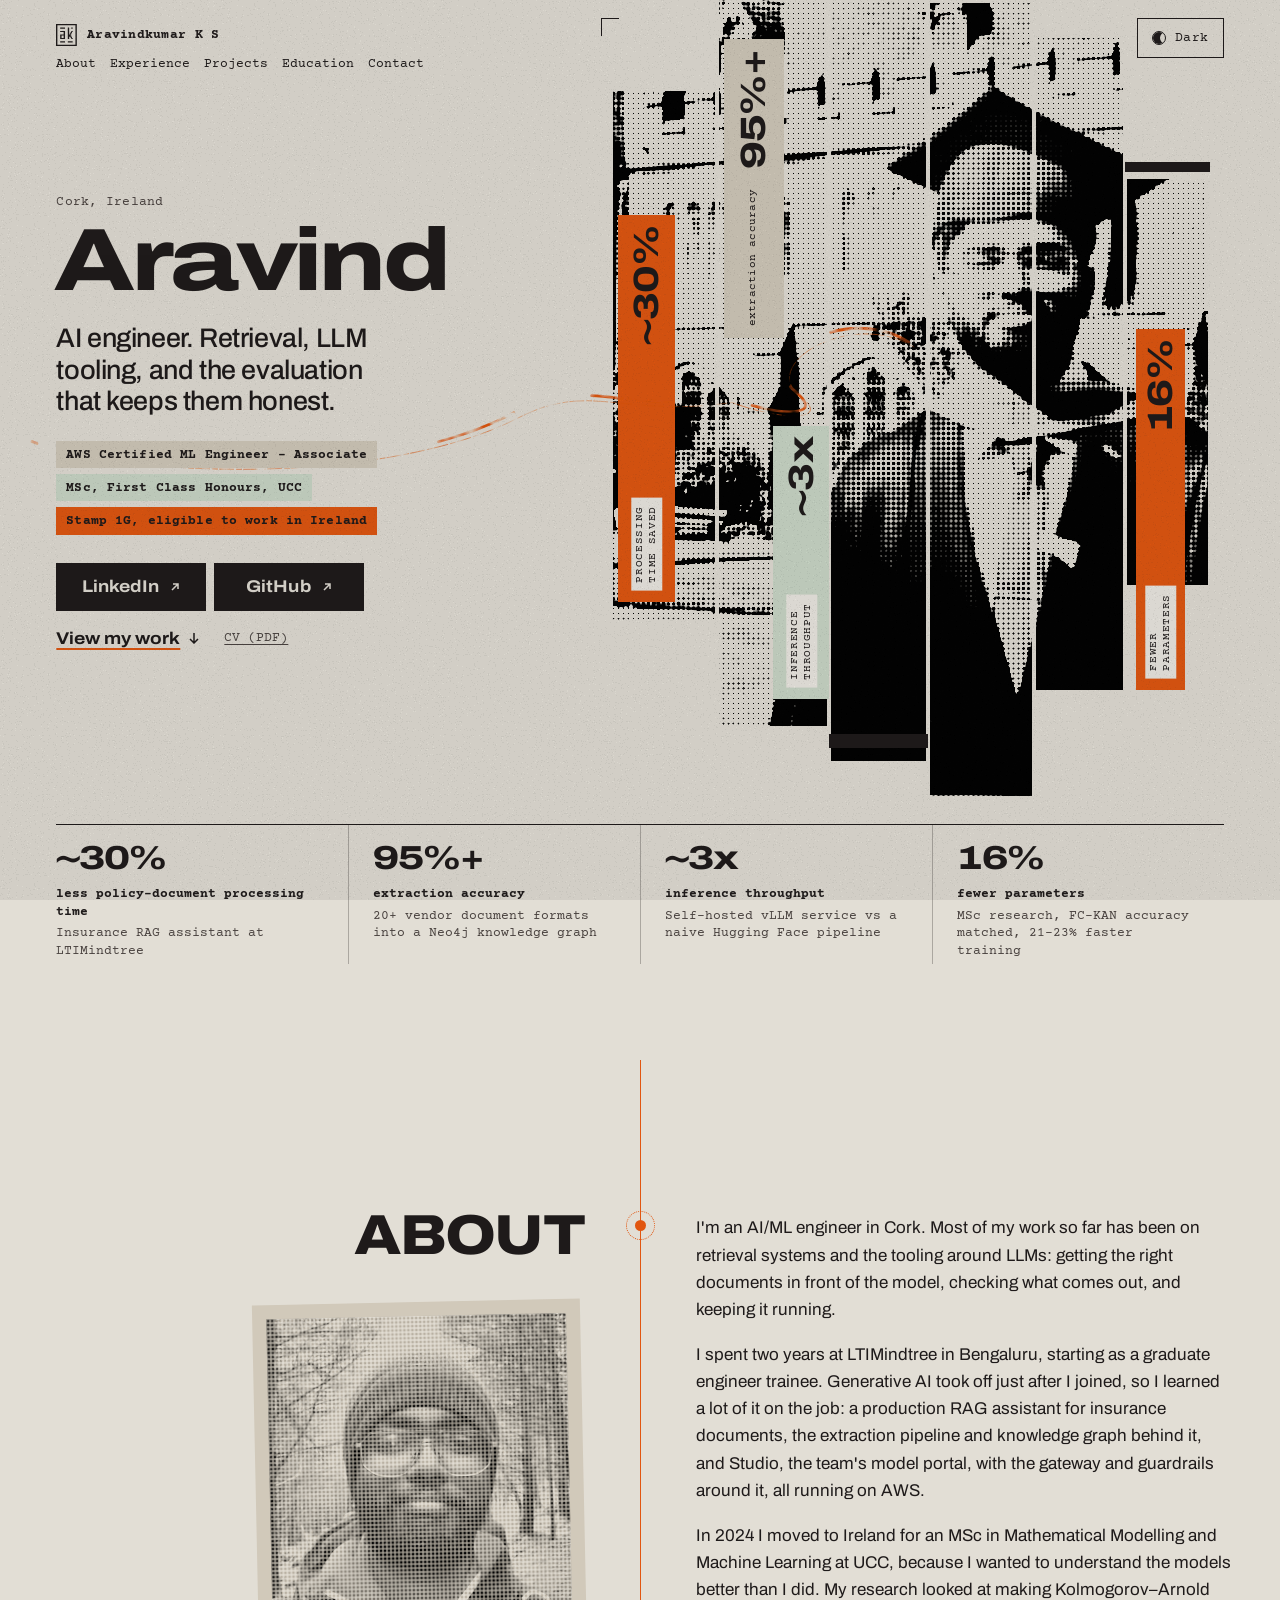
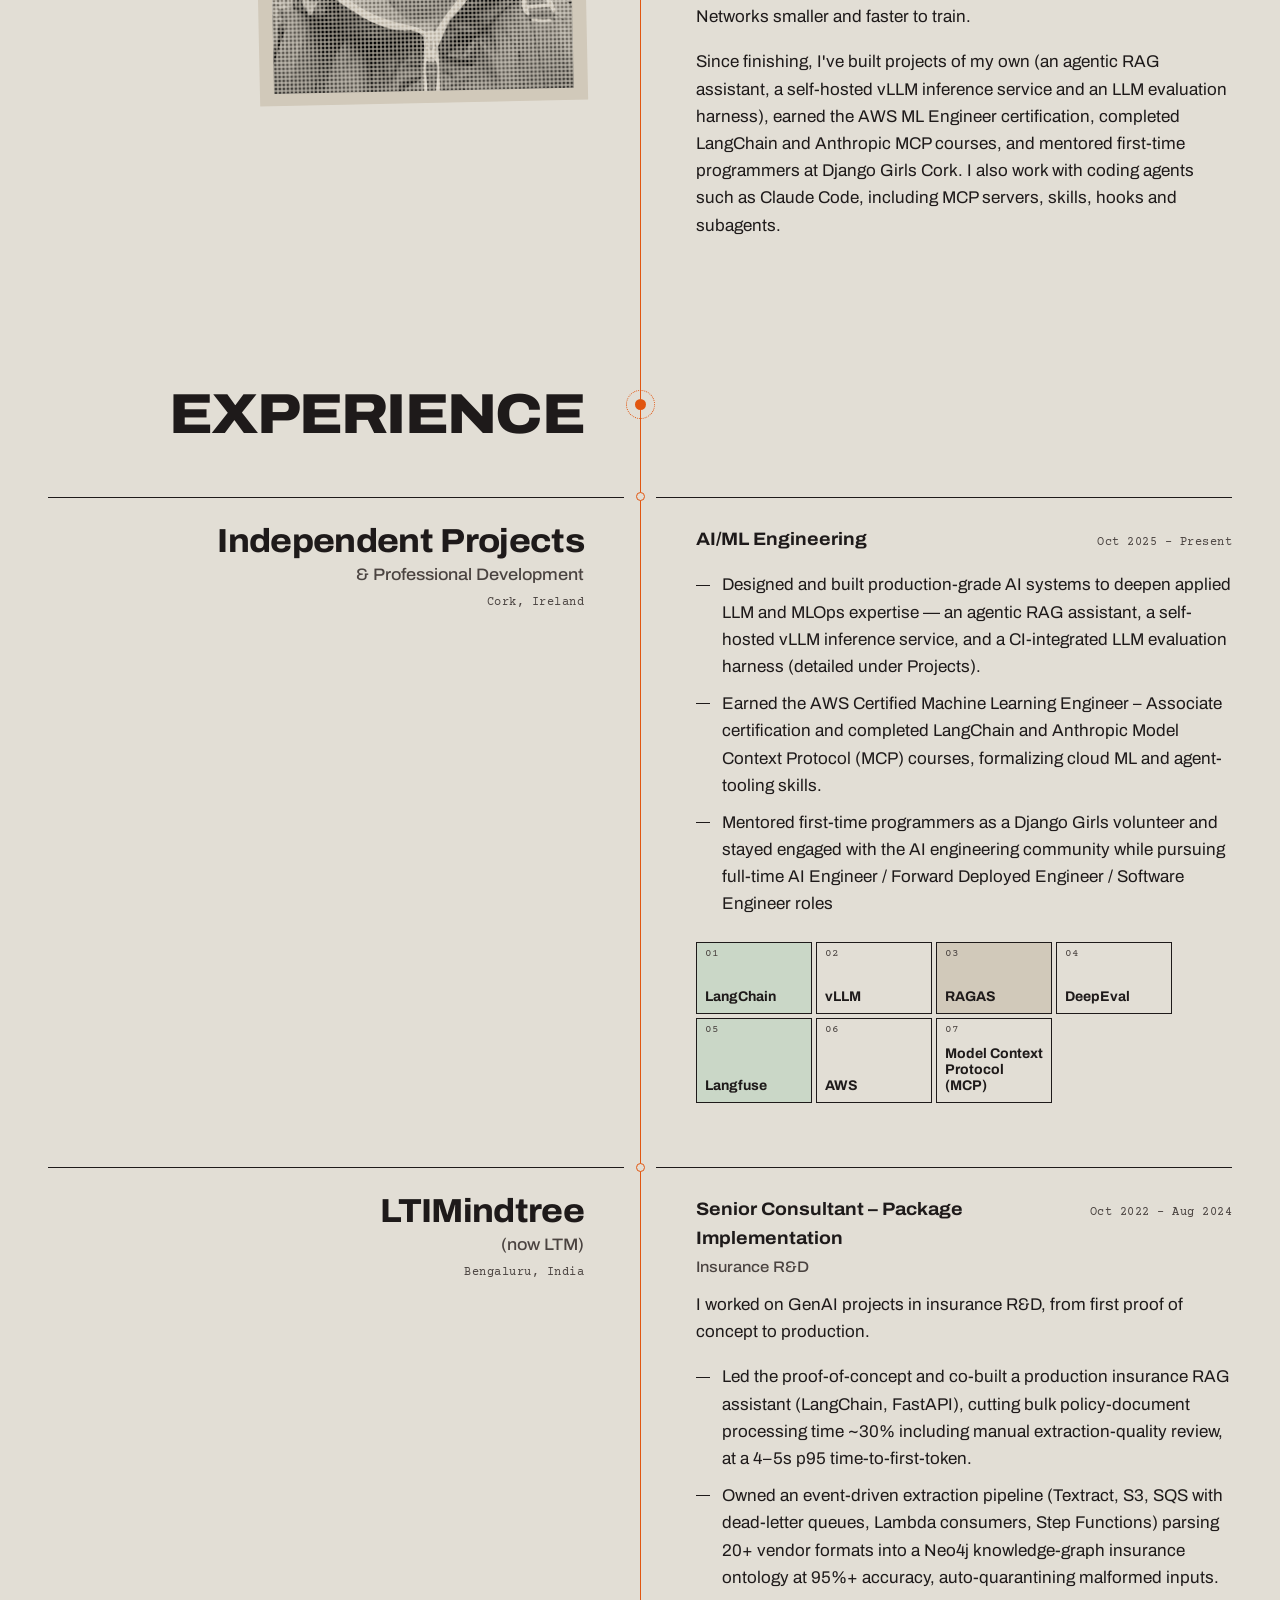
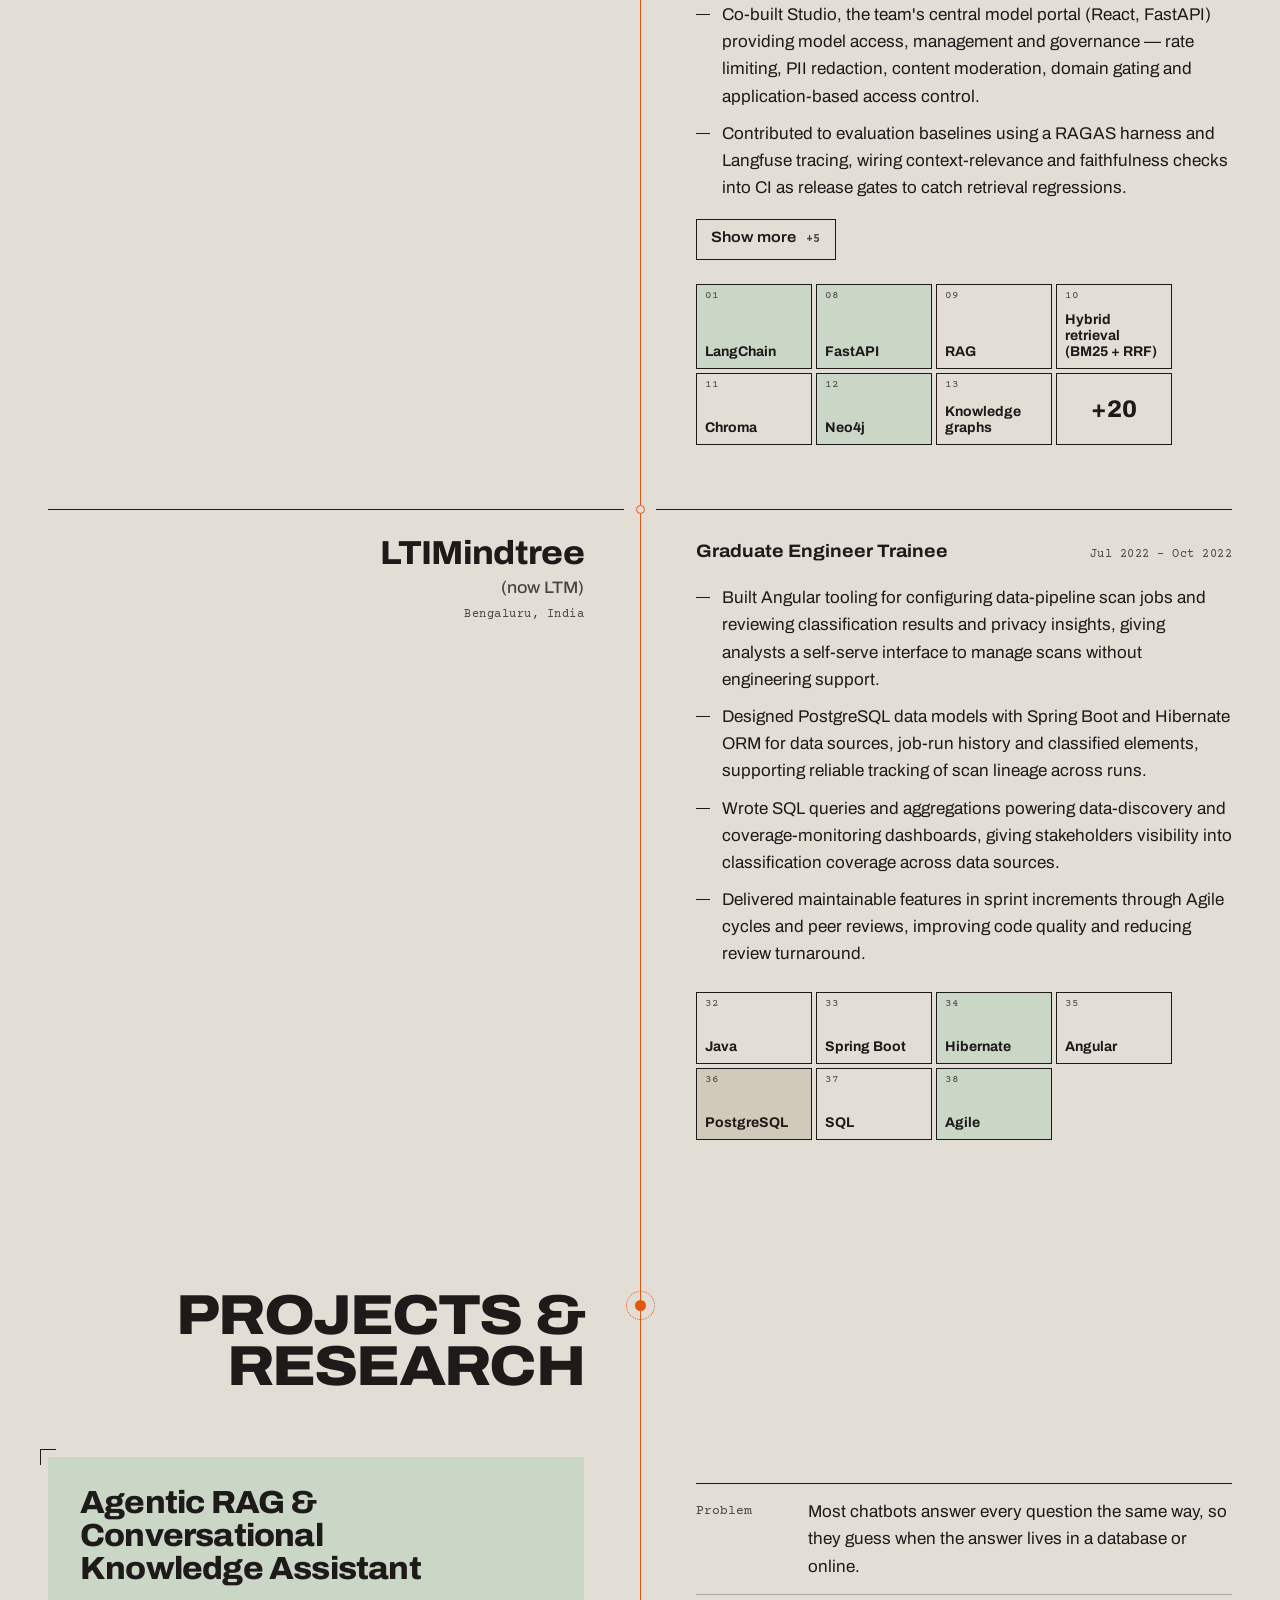
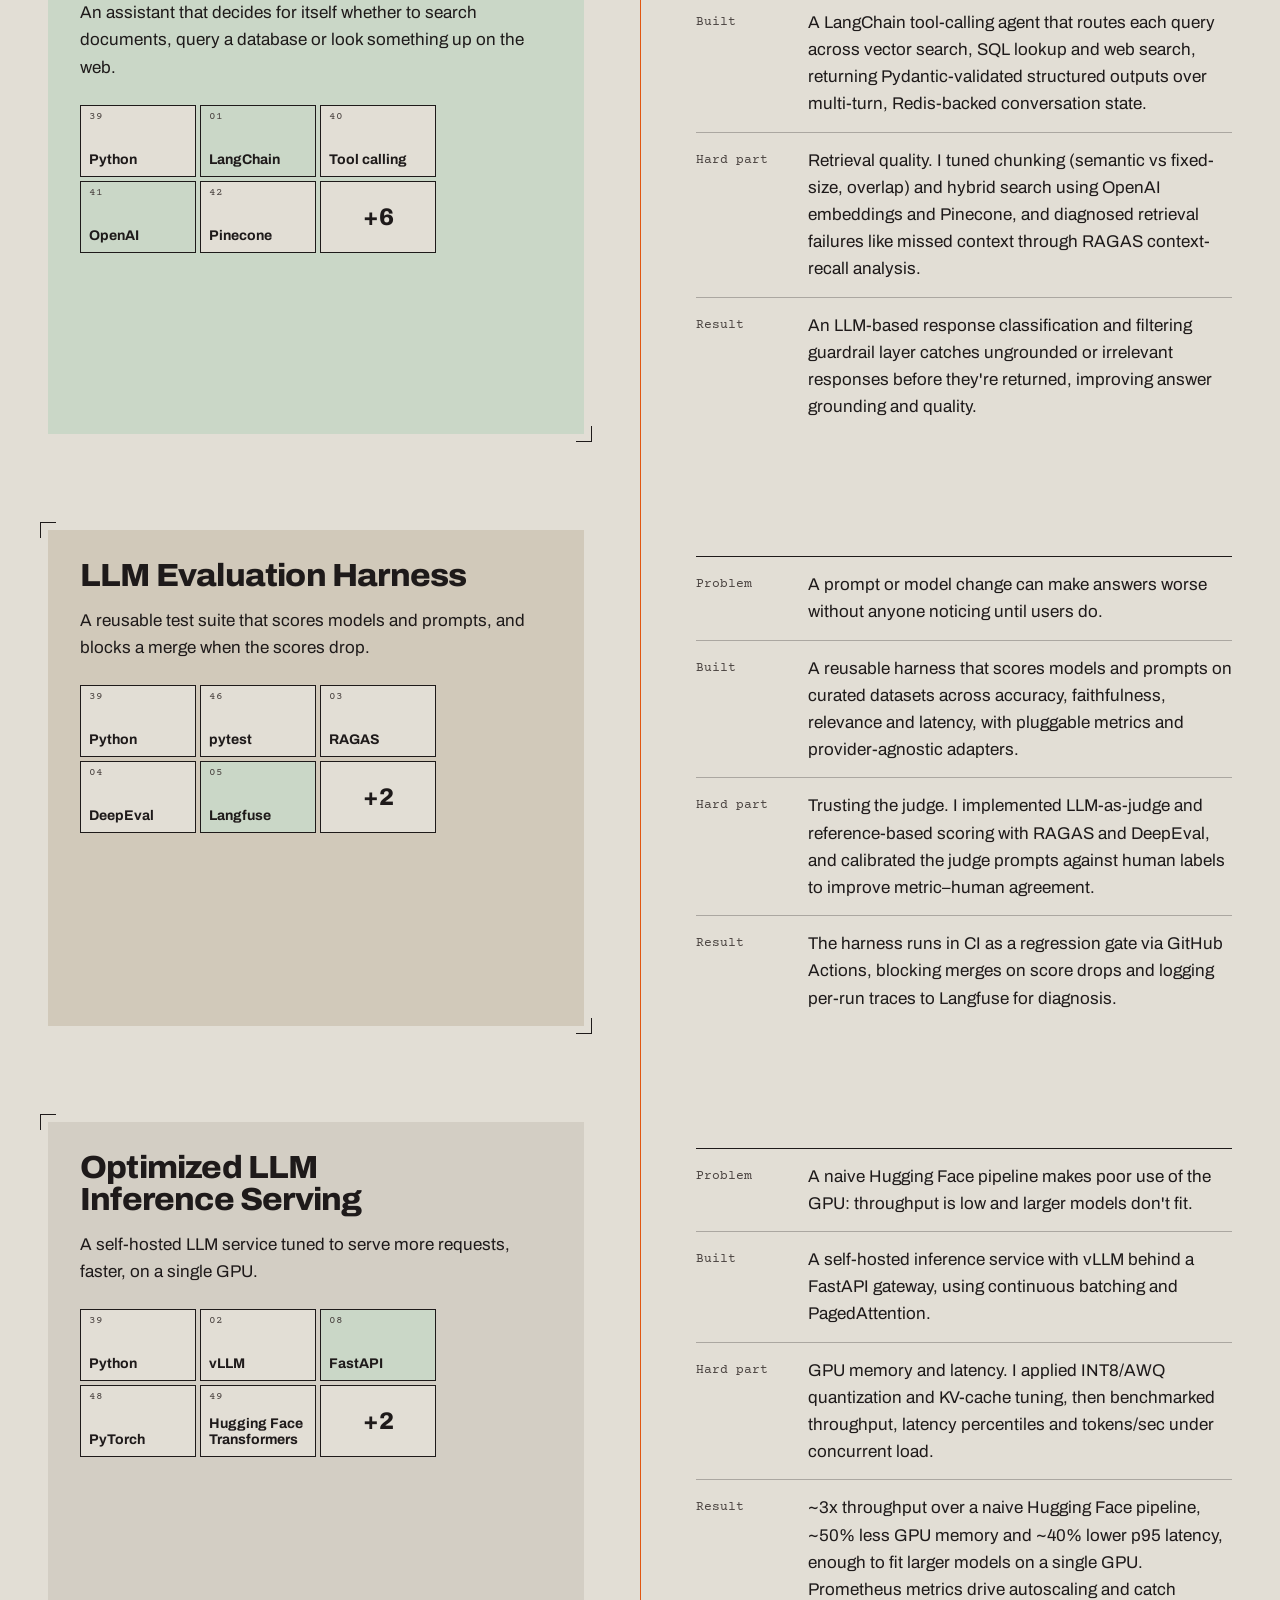
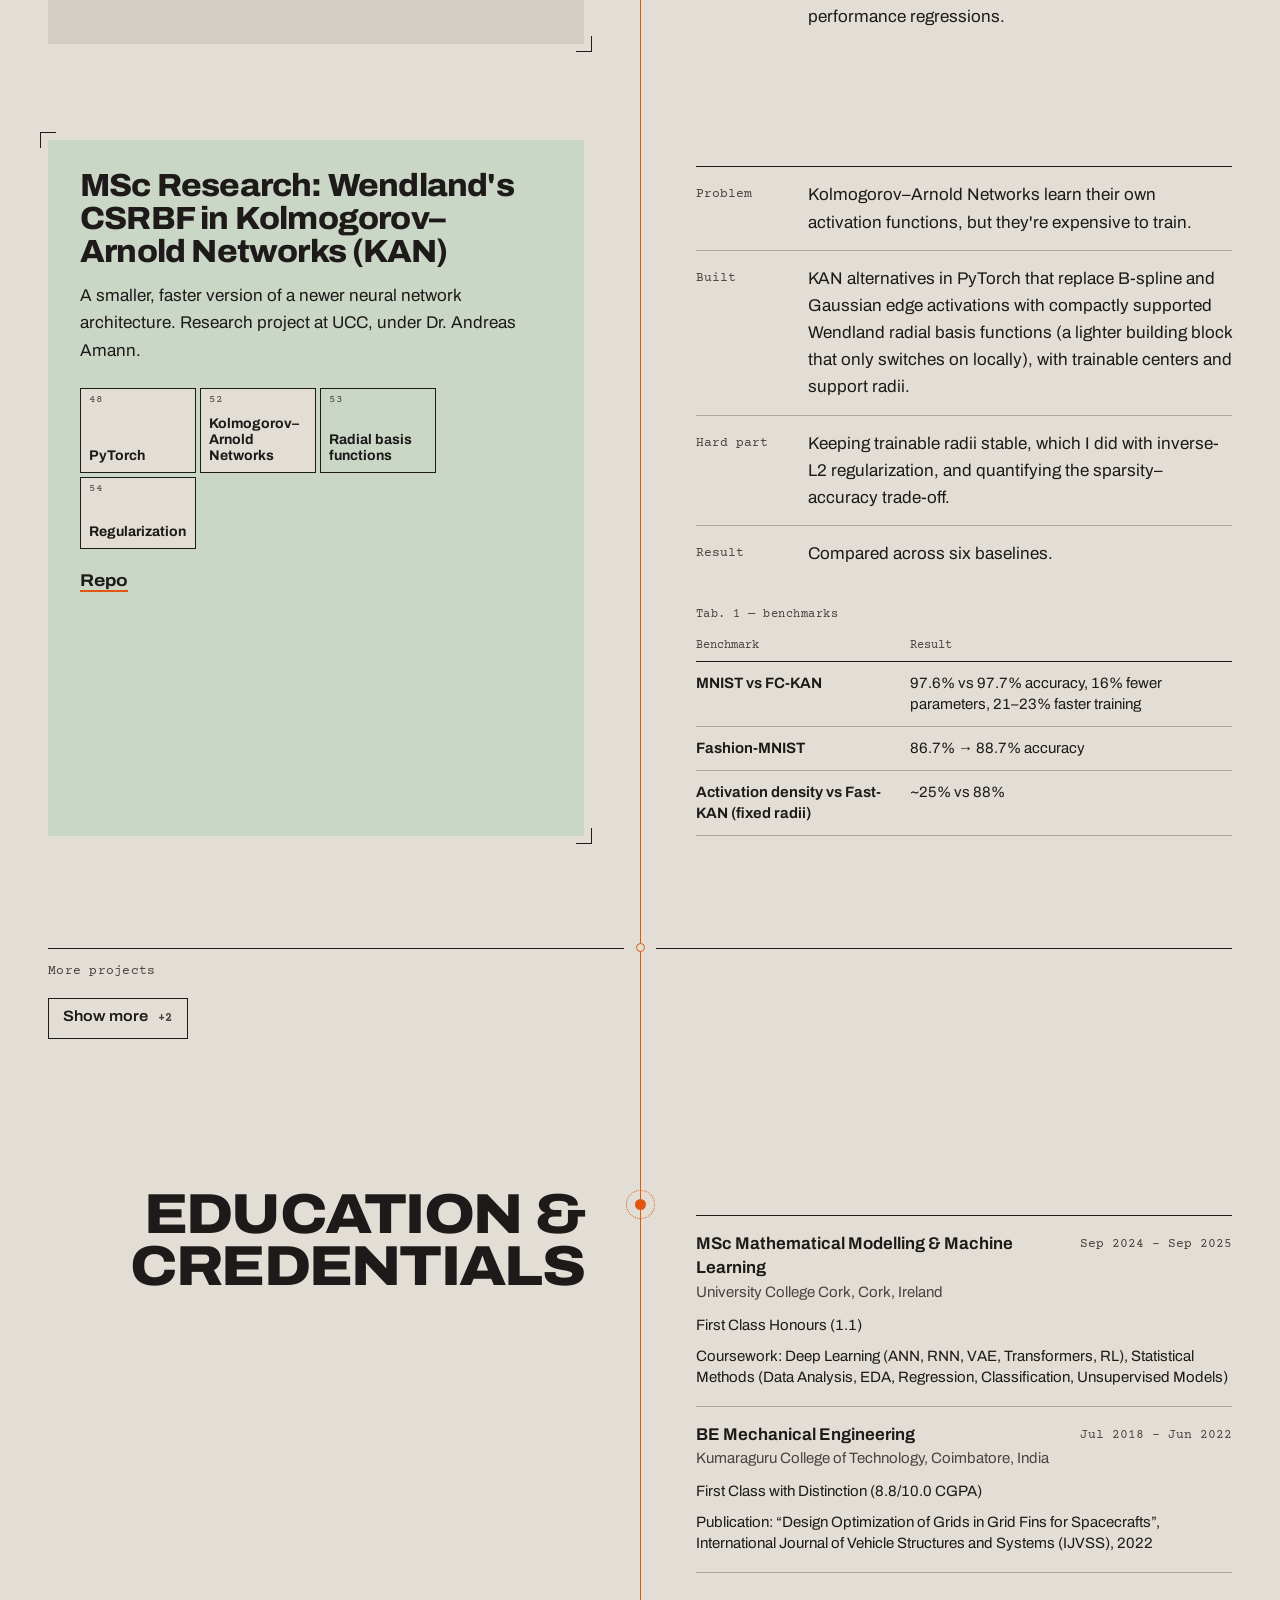
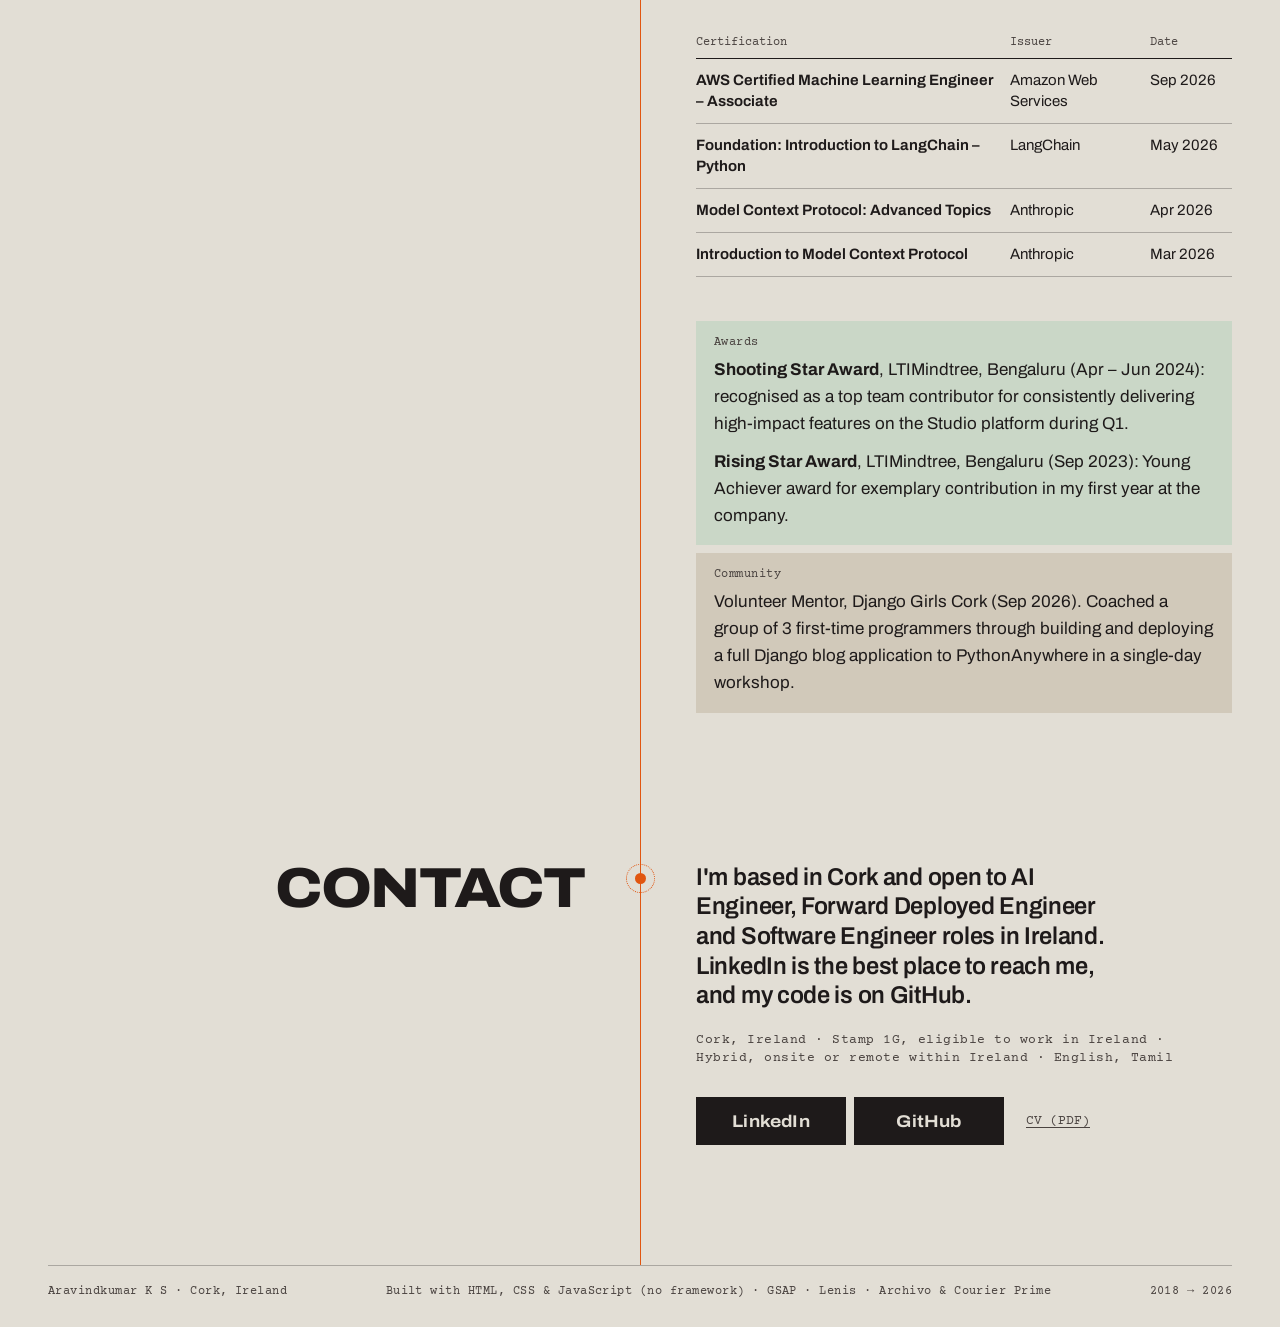
==== index.html @ ed80703c "intial commit" ====
<!doctype html>
<html lang="en-IE">
<head>
<meta charset="utf-8">
<meta name="viewport" content="width=device-width, initial-scale=1">
<title>Aravindkumar K S — AI/ML &amp; Software Engineer, Cork</title>
<meta name="description" content="AI/ML &amp; Software Engineer in Cork. Two years building production RAG and LLM systems on AWS at LTIMindtree, then an MSc in Mathematical Modelling and Machine Learning at UCC.">
<meta name="color-scheme" content="light dark">
<meta name="theme-color" content="#E2DED5">
<link rel="canonical" href="https://portfolio.aravind.click/">
<link rel="icon" href="favicon.ico" sizes="48x48">
<link rel="icon" href="favicon.svg" type="image/svg+xml">
<link rel="apple-touch-icon" href="apple-touch-icon.png">
<meta property="og:type" content="profile">
<meta property="og:site_name" content="Aravindkumar K S">
<meta property="og:locale" content="en_IE">
<meta property="og:url" content="https://portfolio.aravind.click/">
<meta property="og:title" content="Aravindkumar K S — AI/ML &amp; Software Engineer, Cork">
<meta property="og:description" content="AI engineer. Retrieval, LLM tooling, and the evaluation that keeps them honest. Stamp 1G, eligible to work in Ireland.">
<meta property="og:image" content="https://portfolio.aravind.click/images/og.jpg">
<meta property="og:image:width" content="1200">
<meta property="og:image:height" content="630">
<meta property="og:image:alt" content="Aravind's portfolio: a halftone portrait cut into strips beside the headline and links">
<meta property="profile:first_name" content="Aravindkumar">
<meta property="profile:last_name" content="K S">
<meta name="twitter:card" content="summary_large_image">
<script type="application/ld+json">
{
  "@context": "https://schema.org",
  "@type": "ProfilePage",
  "url": "https://portfolio.aravind.click/",
  "dateModified": "2026-11-07",
  "mainEntity": {
    "@type": "Person",
    "@id": "https://portfolio.aravind.click/#person",
    "name": "Aravindkumar K S",
    "alternateName": "Aravind",
    "jobTitle": "AI/ML & Software Engineer",
    "description": "AI/ML and software engineer in Cork, Ireland. Two years building production RAG and LLM systems on AWS at LTIMindtree, then an MSc in Mathematical Modelling and Machine Learning (First Class Honours) at University College Cork.",
    "url": "https://portfolio.aravind.click/",
    "image": "https://portfolio.aravind.click/images/aravind.jpg",
    "address": { "@type": "PostalAddress", "addressLocality": "Cork", "addressCountry": "IE" },
    "alumniOf": [
      { "@type": "CollegeOrUniversity", "name": "University College Cork" },
      { "@type": "CollegeOrUniversity", "name": "Kumaraguru College of Technology" }
    ],
    "hasCredential": {
      "@type": "EducationalOccupationalCredential",
      "name": "AWS Certified Machine Learning Engineer – Associate",
      "credentialCategory": "certification",
      "recognizedBy": { "@type": "Organization", "name": "Amazon Web Services" }
    },
    "knowsAbout": ["Retrieval-augmented generation (RAG)", "LLM evaluation", "LLM inference serving", "Knowledge graphs", "AWS", "LangChain", "vLLM", "RAGAS", "Model Context Protocol (MCP)", "Kolmogorov–Arnold Networks"],
    "knowsLanguage": ["English", "Tamil"],
    "sameAs": ["https://linkedin.com/in/aravindkumar-ks/", "https://github.com/AkorNero"]
  }
}
</script>
<script>
(function () {
  var d = document.documentElement;
  d.classList.add('js');
  var s = null;
  try { s = localStorage.getItem('theme'); } catch (e) {}
  if (s !== 'light' && s !== 'dark') s = matchMedia('(prefers-color-scheme: dark)').matches ? 'dark' : 'light';
  d.setAttribute('data-theme', s);
  // The loader covers the first paint until script.js counts the page in; never longer than 8s.
  d.classList.add('loading');
  setTimeout(function () { d.classList.remove('loading'); }, 8000);
  // Hide the headline until motion.js reveals it; never for longer than 3s.
  if (!matchMedia('(prefers-reduced-motion: reduce)').matches) {
    d.classList.add('motion-pending');
    setTimeout(function () { d.classList.remove('motion-pending'); }, 3000);
  }
})();
</script>
<link rel="preload" href="fonts/archivo-latin.woff2" as="font" type="font/woff2" crossorigin>
<link rel="preload" href="fonts/courier-prime-700-latin.woff2" as="font" type="font/woff2" crossorigin>
<link rel="stylesheet" href="vendor/lenis.css">
<link rel="stylesheet" href="style.css">
</head>
<body>
<a class="skip" href="#top">Skip to content</a>
<div class="grain" aria-hidden="true"></div>
<div class="loader" aria-hidden="true">
<pre class="ld-art"><span class="ld-row">##############################</span>
<span class="ld-row">##                          ##</span>
<span class="ld-row">##                          ##</span>
<span class="ld-row">##    #######    ##   ##    ##</span>
<span class="ld-row">##               ##         ##</span>
<span class="ld-row">##               ##         ##</span>
<span class="ld-row">##    #######    ##   ##    ##</span>
<span class="ld-row">##         ##    ##  ##     ##</span>
<span class="ld-row">##         ##    ## ##      ##</span>
<span class="ld-row">##    #######    ####       ##</span>
<span class="ld-row">##    ##   ##    #####      ##</span>
<span class="ld-row">##    ##   ##    ##  ##     ##</span>
<span class="ld-row">##    #######    ##   ##    ##</span>
<span class="ld-row">##                          ##</span>
<span class="ld-row">##                          ##</span>
<span class="ld-row">##    #######    #######    ##</span>
<span class="ld-row">##                          ##</span>
<span class="ld-row">##                          ##</span>
<span class="ld-row">##############################</span></pre>
  <p class="ld-who">Aravindkumar K S<br>Portfolio · Cork</p>
  <p class="ld-n"><span class="ld-num">0</span>%</p>
  <div class="ld-bar"><span></span></div>
</div>

<svg class="defs" aria-hidden="true" focusable="false" width="0" height="0">
  <filter id="pencil" x="-5%" y="-5%" width="110%" height="110%">
    <feTurbulence type="fractalNoise" baseFrequency="0.9" numOctaves="2" seed="7" result="n"/>
    <feColorMatrix in="n" type="matrix" values="0 0 0 0 0  0 0 0 0 0  0 0 0 0 0  0 0 0 -2.4 1.75" result="m"/>
    <feComposite in="SourceGraphic" in2="m" operator="in"/>
  </filter>
</svg>

<header class="masthead">
  <a class="mark" href="#top"><svg class="mono-mark" viewBox="0 0 90 95" aria-hidden="true" focusable="false"><path d="M0 0h90v5h-90zM0 5h6v5h-6zM84 5h6v5h-6zM0 10h6v5h-6zM84 10h6v5h-6zM0 15h6v5h-6zM18 15h21v5h-21zM51 15h6v5h-6zM66 15h6v5h-6zM84 15h6v5h-6zM0 20h6v5h-6zM51 20h6v5h-6zM84 20h6v5h-6zM0 25h6v5h-6zM51 25h6v5h-6zM84 25h6v5h-6zM0 30h6v5h-6zM18 30h21v5h-21zM51 30h6v5h-6zM66 30h6v5h-6zM84 30h6v5h-6zM0 35h6v5h-6zM33 35h6v5h-6zM51 35h6v5h-6zM63 35h6v5h-6zM84 35h6v5h-6zM0 40h6v5h-6zM33 40h6v5h-6zM51 40h6v5h-6zM60 40h6v5h-6zM84 40h6v5h-6zM0 45h6v5h-6zM18 45h21v5h-21zM51 45h12v5h-12zM84 45h6v5h-6zM0 50h6v5h-6zM18 50h6v5h-6zM33 50h6v5h-6zM51 50h15v5h-15zM84 50h6v5h-6zM0 55h6v5h-6zM18 55h6v5h-6zM33 55h6v5h-6zM51 55h6v5h-6zM63 55h6v5h-6zM84 55h6v5h-6zM0 60h6v5h-6zM18 60h21v5h-21zM51 60h6v5h-6zM66 60h6v5h-6zM84 60h6v5h-6zM0 65h6v5h-6zM84 65h6v5h-6zM0 70h6v5h-6zM84 70h6v5h-6zM0 75h6v5h-6zM18 75h21v5h-21zM51 75h21v5h-21zM84 75h6v5h-6zM0 80h6v5h-6zM84 80h6v5h-6zM0 85h6v5h-6zM84 85h6v5h-6zM0 90h90v5h-90z"/></svg><span>Aravindkumar K S</span></a>
  <nav aria-label="Sections">
    <a href="#about">About</a>
    <a href="#experience">Experience</a>
    <a href="#projects">Projects</a>
    <a href="#education">Education</a>
    <a href="#contact">Contact</a>
  </nav>
</header>
<button class="theme-toggle" type="button" aria-pressed="false" aria-label="Dark mode"><span class="tt-icon" aria-hidden="true"></span><span class="tt-text" aria-hidden="true">Dark</span></button>

<main id="top">

<section class="sp-hero" aria-labelledby="hero-name">

  <!-- Pl. I — portrait cut into vertical specimen strips. Every .cut is a clipped copy of the same photo. -->
  <div class="sp-plate" id="plate">
    <div class="sp-cut" style="--x:5%;  --w:15%; --t:20%; --b:20%; --dy:0%;  --rise:-14%"><div class="sp-ht"><picture><source type="image/avif" srcset="images/aravind-600.avif 600w, images/aravind-1200.avif 1200w" sizes="(max-width: 820px) 74vw, min(55vw, 1060px)"><source type="image/webp" srcset="images/aravind-600.webp 600w, images/aravind-1200.webp 1200w" sizes="(max-width: 820px) 74vw, min(55vw, 1060px)"><img fetchpriority="high" src="images/aravind.jpg" alt="" onload="this.closest('.sp-plate').classList.add('has-photo')" onerror="this.closest('.sp-plate').classList.add('no-photo')"></picture></div></div>
    <div class="sp-cut" style="--x:20%; --w:16%; --t:6%;  --b:8%;  --dy:0%; --rise:10%"><div class="sp-ht"><picture><source type="image/avif" srcset="images/aravind-600.avif 600w, images/aravind-1200.avif 1200w" sizes="(max-width: 820px) 74vw, min(55vw, 1060px)"><source type="image/webp" srcset="images/aravind-600.webp 600w, images/aravind-1200.webp 1200w" sizes="(max-width: 820px) 74vw, min(55vw, 1060px)"><img src="images/aravind.jpg" alt=""></picture></div></div>
    <div class="sp-cut" style="--x:36%; --w:14%; --t:0%;  --b:4%;  --dy:0%;    --rise:-20%"><div class="sp-ht"><picture><source type="image/avif" srcset="images/aravind-600.avif 600w, images/aravind-1200.avif 1200w" sizes="(max-width: 820px) 74vw, min(55vw, 1060px)"><source type="image/webp" srcset="images/aravind-600.webp 600w, images/aravind-1200.webp 1200w" sizes="(max-width: 820px) 74vw, min(55vw, 1060px)"><img src="images/aravind.jpg" alt="Portrait of Aravindkumar K S"></picture></div></div>
    <div class="sp-cut" style="--x:50%; --w:15%; --t:10%; --b:0%;  --dy:0%; --rise:16%"><div class="sp-ht"><picture><source type="image/avif" srcset="images/aravind-600.avif 600w, images/aravind-1200.avif 1200w" sizes="(max-width: 820px) 74vw, min(55vw, 1060px)"><source type="image/webp" srcset="images/aravind-600.webp 600w, images/aravind-1200.webp 1200w" sizes="(max-width: 820px) 74vw, min(55vw, 1060px)"><img src="images/aravind.jpg" alt=""></picture></div></div>
    <div class="sp-cut" style="--x:65%; --w:13%; --t:14%; --b:12%; --dy:0%;    --rise:-12%"><div class="sp-ht"><picture><source type="image/avif" srcset="images/aravind-600.avif 600w, images/aravind-1200.avif 1200w" sizes="(max-width: 820px) 74vw, min(55vw, 1060px)"><source type="image/webp" srcset="images/aravind-600.webp 600w, images/aravind-1200.webp 1200w" sizes="(max-width: 820px) 74vw, min(55vw, 1060px)"><img src="images/aravind.jpg" alt=""></picture></div></div>
    <div class="sp-cut" style="--x:78%; --w:12%; --t:30%; --b:24%; --dy:0%;    --rise:22%"><div class="sp-ht"><picture><source type="image/avif" srcset="images/aravind-600.avif 600w, images/aravind-1200.avif 1200w" sizes="(max-width: 820px) 74vw, min(55vw, 1060px)"><source type="image/webp" srcset="images/aravind-600.webp 600w, images/aravind-1200.webp 1200w" sizes="(max-width: 820px) 74vw, min(55vw, 1060px)"><img src="images/aravind.jpg" alt=""></picture></div></div>

    <!-- interleaved paper strips with readouts (numbers from the copy only) -->
    <div aria-hidden="true" class="sp-strip accent" style="--x:6%; --w:8%; --t:34%; --h:44%; --rise:30%">
      <span class="sp-read">~30%</span>
      <span class="sp-tag">processing<br>time saved</span>
    </div>
    <div aria-hidden="true" class="sp-strip kraft" style="--x:21%; --w:8.5%; --t:14%; --h:34%; --rise:-30%">
      <span class="sp-read">95%+</span>
      <span class="sp-tag bare">extraction accuracy</span>
    </div>
    <div aria-hidden="true" class="sp-strip accent" style="--x:79.5%; --w:7%; --t:47%; --h:41%; --rise:26%">
      <span class="sp-read">16%</span>
      <span class="sp-tag">fewer<br>parameters</span>
    </div>
    <div aria-hidden="true" class="sp-strip mint" style="--x:28%; --w:8%; --t:58%; --h:31%; --rise:40%">
      <span class="sp-read">~3x</span>
      <span class="sp-tag">inference<br>throughput</span>
    </div>
    <div aria-hidden="true" class="sp-strip ink"  style="--x:36%; --w:14%; --t:93%; --h:1.6%; --rise:0%"></div>
    <div aria-hidden="true" class="sp-strip ink"  style="--x:78%; --w:12%; --t:28%; --h:1.2%; --rise:0%"></div>
    <div aria-hidden="true" class="sp-strip paper" style="--x:72%; --w:6%; --t:4%; --h:5%; --rise:-40%"></div>

    <span class="sp-crop tl" aria-hidden="true"></span>
  </div>

  <svg class="sp-pencil" viewBox="0 0 100 100" preserveAspectRatio="none" aria-hidden="true" focusable="false">
    <g filter="url(#pencil)">
      <path class="sp-pencil-main" pathLength="1" d="M71 43 C 66 38, 59 45, 62 49 C 65 53, 60 52, 57 50 C 48 52, 46 47, 40 52 C 33 58, 20 60, 9 57.5 C 6 57, 4 56.5, 2.5 55.5"/>
      <path class="sp-pencil-ghost" d="M71.4 43.6 C 66.4 38.8, 59.4 45.8, 62.4 49.6 C 65.4 53.4, 60.4 52.6, 57.2 50.6 C 48.4 52.6, 46.2 47.8, 40.4 52.6 C 33.4 58.4, 20.2 60.4, 9.4 58"/>
    </g>
  </svg>

  <div class="sp-copy">
    <p class="sp-where">Cork, Ireland</p>
    <!-- the page heading is the full name; "Aravind" is what shows -->
    <h1 class="sp-name" id="hero-name" aria-label="Aravindkumar K S">Aravind<span class="vh">kumar K S</span></h1>
    <p class="sp-lede" id="hero-title">AI engineer. Retrieval, LLM tooling, and the evaluation that keeps them honest.</p>
    <ul class="sp-badges" aria-label="Credentials">
      <li class="b-kraft">AWS Certified ML Engineer – Associate</li>
      <li class="b-mint">MSc, First Class Honours, UCC</li>
      <li class="b-rights">Stamp 1G, eligible to work in Ireland</li>
    </ul>
    <div class="sp-links">
      <div class="cta">
        <a class="btn btn--li" href="https://linkedin.com/in/aravindkumar-ks/" target="_blank" rel="noopener">LinkedIn<svg viewBox="0 0 12 12" aria-hidden="true"><path d="M3 9 9 3M4 3h5v5"/></svg></a>
        <a class="btn btn--gh" href="https://github.com/AkorNero" target="_blank" rel="noopener">GitHub<svg viewBox="0 0 12 12" aria-hidden="true"><path d="M3 9 9 3M4 3h5v5"/></svg></a>
      </div>
      <a class="view" href="#projects">View my work<svg viewBox="0 0 12 12" aria-hidden="true"><path d="M6 1v10M2 7l4 4 4-4"/></svg></a>
      <a class="cv" href="aravindkumar-ks-cv.pdf">CV (PDF)</a>
    </div>
  </div>

</section>

<section class="sp-numbers" aria-label="A few numbers from the work">
  <dl>
    <div><dt>~30%</dt><dd>less policy-document processing time<span>Insurance RAG assistant at LTIMindtree</span></dd></div>
    <div><dt>95%+</dt><dd>extraction accuracy<span>20+ vendor document formats into a Neo4j knowledge graph</span></dd></div>
    <div><dt>~3x</dt><dd>inference throughput<span>Self-hosted vLLM service vs a naive Hugging Face pipeline</span></dd></div>
    <div><dt>16%</dt><dd>fewer parameters<span>MSc research, FC-KAN accuracy matched, 21–23% faster training</span></dd></div>
  </dl>
</section>

<div class="page axis">
  <div class="spine" aria-hidden="true"></div>

    <section id="about" class="sec" aria-labelledby="about-h">
      <span class="node" aria-hidden="true"></span>
      <div class="side">
        <h2 id="about-h">About</h2>
        <figure class="print">
          <div class="photo">
            <picture><source type="image/avif" srcset="images/aravind-casual-600.avif 600w, images/aravind-casual-900.avif 900w" sizes="300px"><source type="image/webp" srcset="images/aravind-casual-600.webp 600w, images/aravind-casual-900.webp 900w" sizes="300px"><img src="images/aravind-casual.jpg" alt="Portrait of Aravindkumar K S" loading="lazy" onerror="this.closest('.photo').classList.add('missing');this.remove()"></picture>
          </div>
        </figure>
      </div>
      <div class="body prose">
        <p>I'm an AI/ML engineer in Cork. Most of my work so far has been on retrieval systems and the tooling around LLMs: getting the right documents in front of the model, checking what comes out, and keeping it running.</p>
        <p>I spent two years at LTIMindtree in Bengaluru, starting as a graduate engineer trainee. Generative AI took off just after I joined, so I learned a lot of it on the job: a production RAG assistant for insurance documents, the extraction pipeline and knowledge graph behind it, and Studio, the team's model portal, with the gateway and guardrails around it, all running on AWS.</p>
        <p>In 2024 I moved to Ireland for an MSc in Mathematical Modelling and Machine Learning at UCC, because I wanted to understand the models better than I did. My research looked at making Kolmogorov–Arnold Networks smaller and faster to train.</p>
        <p>Since finishing, I've built projects of my own (an agentic RAG assistant, a self-hosted vLLM inference service and an LLM evaluation harness), earned the AWS ML Engineer certification, completed LangChain and Anthropic MCP courses, and mentored first-time programmers at Django Girls Cork. I also work with coding agents such as Claude Code, including MCP servers, skills, hooks and subagents.</p>
      </div>
    </section>

    <section id="experience" class="sec exp" aria-labelledby="exp-h">
      <span class="node" aria-hidden="true"></span>
      <div class="side"><h2 id="exp-h">Experience</h2></div>
      <div class="body"></div>

      <article class="role split">
        <span class="rnode" aria-hidden="true"></span>
        <div class="side">
          <h3 class="co">Independent Projects <span>&amp; Professional Development</span></h3>
          <p class="mono tag">Cork, Ireland</p>
        </div>
        <div class="body">
          <p class="role-h"><span class="r">AI/ML Engineering</span> <span class="mono d">Oct 2025 – Present</span></p>
          <ul class="bul">
            <li>Designed and built production-grade AI systems to deepen applied LLM and MLOps expertise — an agentic RAG assistant, a self-hosted vLLM inference service, and a CI-integrated LLM evaluation harness (detailed under Projects).</li>
            <li>Earned the AWS Certified Machine Learning Engineer – Associate certification and completed LangChain and Anthropic Model Context Protocol (MCP) courses, formalizing cloud ML and agent-tooling skills.</li>
            <li>Mentored first-time programmers as a Django Girls volunteer and stayed engaged with the AI engineering community while pursuing full-time AI Engineer / Forward Deployed Engineer / Software Engineer roles</li>
          </ul>
          <ul class="tiles" aria-label="Tools"><li class="tile m"><span class="z" aria-hidden="true">01</span><span class="n">LangChain</span></li><li class="tile"><span class="z" aria-hidden="true">02</span><span class="n">vLLM</span></li><li class="tile k"><span class="z" aria-hidden="true">03</span><span class="n">RAGAS</span></li><li class="tile"><span class="z" aria-hidden="true">04</span><span class="n">DeepEval</span></li><li class="tile m"><span class="z" aria-hidden="true">05</span><span class="n">Langfuse</span></li><li class="tile"><span class="z" aria-hidden="true">06</span><span class="n">AWS</span></li><li class="tile"><span class="z" aria-hidden="true">07</span><span class="n">Model Context Protocol (MCP)</span></li></ul>
        </div>
      </article>

      <article class="role split">
        <span class="rnode" aria-hidden="true"></span>
        <div class="side">
          <h3 class="co">LTIMindtree <span>(now LTM)</span></h3>
          <p class="mono tag">Bengaluru, India</p>
        </div>
        <div class="body">
          <p class="role-h"><span class="r">Senior Consultant – Package Implementation<span class="r2">Insurance R&amp;D</span></span> <span class="mono d">Oct 2022 – Aug 2024</span></p>
          <p>I worked on GenAI projects in insurance R&amp;D, from first proof of concept to production.</p>
          <ul class="bul">
            <li>Led the proof-of-concept and co-built a production insurance RAG assistant (LangChain, FastAPI), cutting bulk policy-document processing time ~30% including manual extraction-quality review, at a 4–5s p95 time-to-first-token.</li>
            <li>Owned an event-driven extraction pipeline (Textract, S3, SQS with dead-letter queues, Lambda consumers, Step Functions) parsing 20+ vendor formats into a Neo4j knowledge-graph insurance ontology at 95%+ accuracy, auto-quarantining malformed inputs.</li>
            <li>Co-built Studio, the team's central model portal (React, FastAPI) providing model access, management and governance — rate limiting, PII redaction, content moderation, domain gating and application-based access control.</li>
            <li>Contributed to evaluation baselines using a RAGAS harness and Langfuse tracing, wiring context-relevance and faithfulness checks into CI as release gates to catch retrieval regressions.</li>
          </ul>
          <button class="more-btn" type="button" aria-expanded="false" aria-controls="more-1"><span class="lbl">Show more</span> <span class="mono">+5</span></button>
          <ul class="bul more" id="more-1">
            <li>Built ingestion, chunking and embedding pipelines feeding Chroma-based hybrid retrieval (dense vectors + BM25 via Reciprocal Rank Fusion), sustaining bulk re-index throughput through SQS-buffered Lambda workers, with versions tracked in MLflow.</li>
            <li>Independently built a VS Code extension on Studio bringing LLM chat, code generation, review and editing, model switching and history into the IDE for the engineering team.</li>
            <li>Contributed to the LLM inference gateway behind Studio (FastAPI edge, internal gRPC/protobuf), adding a Redis semantic cache that cut redundant LLM calls ~5% and helping enforce GDPR-compliant PII handling.</li>
            <li>Contributed to migrating infrastructure-as-code from CloudFormation to Terraform, building reusable ECS/ECR/Lambda/S3 modules with least-privilege IAM and encryption, and cutting AWS spend ~10% through ECS right-sizing and autoscaling.</li>
            <li>Contributed to containerized blue-green ECS releases via GitHub Actions and CodeBuild, with SonarQube and Trivy security gates enabling low-risk deployments across Dev, Test and Prod.</li>
          </ul>
          <ul class="tiles" aria-label="Tools"><li class="tile m"><span class="z" aria-hidden="true">01</span><span class="n">LangChain</span></li><li class="tile m"><span class="z" aria-hidden="true">08</span><span class="n">FastAPI</span></li><li class="tile"><span class="z" aria-hidden="true">09</span><span class="n">RAG</span></li><li class="tile"><span class="z" aria-hidden="true">10</span><span class="n">Hybrid retrieval (BM25 + RRF)</span></li><li class="tile"><span class="z" aria-hidden="true">11</span><span class="n">Chroma</span></li><li class="tile m"><span class="z" aria-hidden="true">12</span><span class="n">Neo4j</span></li><li class="tile"><span class="z" aria-hidden="true">13</span><span class="n">Knowledge graphs</span></li><li class="tile k"><span class="z" aria-hidden="true">14</span><span class="n">Amazon Textract</span></li><li class="tile"><span class="z" aria-hidden="true">15</span><span class="n">AWS Lambda</span></li><li class="tile m"><span class="z" aria-hidden="true">16</span><span class="n">S3</span></li><li class="tile"><span class="z" aria-hidden="true">17</span><span class="n">SQS</span></li><li class="tile"><span class="z" aria-hidden="true">18</span><span class="n">Step Functions</span></li><li class="tile"><span class="z" aria-hidden="true">19</span><span class="n">ECS</span></li><li class="tile m"><span class="z" aria-hidden="true">20</span><span class="n">ECR</span></li><li class="tile"><span class="z" aria-hidden="true">21</span><span class="n">MLflow</span></li><li class="tile k"><span class="z" aria-hidden="true">03</span><span class="n">RAGAS</span></li><li class="tile m"><span class="z" aria-hidden="true">05</span><span class="n">Langfuse</span></li><li class="tile m"><span class="z" aria-hidden="true">22</span><span class="n">React</span></li><li class="tile"><span class="z" aria-hidden="true">23</span><span class="n">gRPC/protobuf</span></li><li class="tile k"><span class="z" aria-hidden="true">24</span><span class="n">Redis</span></li><li class="tile"><span class="z" aria-hidden="true">25</span><span class="n">PII redaction</span></li><li class="tile m"><span class="z" aria-hidden="true">26</span><span class="n">Terraform</span></li><li class="tile"><span class="z" aria-hidden="true">27</span><span class="n">CloudFormation</span></li><li class="tile"><span class="z" aria-hidden="true">28</span><span class="n">GitHub Actions</span></li><li class="tile"><span class="z" aria-hidden="true">29</span><span class="n">CodeBuild</span></li><li class="tile m"><span class="z" aria-hidden="true">30</span><span class="n">SonarQube</span></li><li class="tile"><span class="z" aria-hidden="true">31</span><span class="n">Trivy</span></li></ul>
        </div>
      </article>

      <article class="role split">
        <span class="rnode" aria-hidden="true"></span>
        <div class="side">
          <h3 class="co">LTIMindtree <span>(now LTM)</span></h3>
          <p class="mono tag">Bengaluru, India</p>
        </div>
        <div class="body">
          <p class="role-h"><span class="r">Graduate Engineer Trainee</span> <span class="mono d">Jul 2022 – Oct 2022</span></p>
          <ul class="bul">
            <li>Built Angular tooling for configuring data-pipeline scan jobs and reviewing classification results and privacy insights, giving analysts a self-serve interface to manage scans without engineering support.</li>
            <li>Designed PostgreSQL data models with Spring Boot and Hibernate ORM for data sources, job-run history and classified elements, supporting reliable tracking of scan lineage across runs.</li>
            <li>Wrote SQL queries and aggregations powering data-discovery and coverage-monitoring dashboards, giving stakeholders visibility into classification coverage across data sources.</li>
            <li>Delivered maintainable features in sprint increments through Agile cycles and peer reviews, improving code quality and reducing review turnaround.</li>
          </ul>
          <ul class="tiles" aria-label="Tools"><li class="tile"><span class="z" aria-hidden="true">32</span><span class="n">Java</span></li><li class="tile"><span class="z" aria-hidden="true">33</span><span class="n">Spring Boot</span></li><li class="tile m"><span class="z" aria-hidden="true">34</span><span class="n">Hibernate</span></li><li class="tile"><span class="z" aria-hidden="true">35</span><span class="n">Angular</span></li><li class="tile k"><span class="z" aria-hidden="true">36</span><span class="n">PostgreSQL</span></li><li class="tile"><span class="z" aria-hidden="true">37</span><span class="n">SQL</span></li><li class="tile m"><span class="z" aria-hidden="true">38</span><span class="n">Agile</span></li></ul>
        </div>
      </article>
    </section>

    <section id="projects" class="sec" aria-labelledby="proj-h">
      <span class="node" aria-hidden="true"></span>
      <div class="side"><h2 id="proj-h">Projects &amp; Research</h2></div>
      <div class="body"></div>

      <article class="case" id="agentic-rag">
        <div class="side strip mint">
          <span class="cm tl"></span><span class="cm br"></span>
          <h3>Agentic RAG &amp; Conversational Knowledge Assistant</h3>
          <p class="card">An assistant that decides for itself whether to search documents, query a database or look something up on the web.</p>
          <ul class="tiles" aria-label="Tools"><li class="tile"><span class="z" aria-hidden="true">39</span><span class="n">Python</span></li><li class="tile m"><span class="z" aria-hidden="true">01</span><span class="n">LangChain</span></li><li class="tile"><span class="z" aria-hidden="true">40</span><span class="n">Tool calling</span></li><li class="tile m"><span class="z" aria-hidden="true">41</span><span class="n">OpenAI</span></li><li class="tile"><span class="z" aria-hidden="true">42</span><span class="n">Pinecone</span></li><li class="tile"><span class="z" aria-hidden="true">43</span><span class="n">Hybrid search</span></li><li class="tile k"><span class="z" aria-hidden="true">24</span><span class="n">Redis</span></li><li class="tile m"><span class="z" aria-hidden="true">44</span><span class="n">Pydantic</span></li><li class="tile m"><span class="z" aria-hidden="true">08</span><span class="n">FastAPI</span></li><li class="tile k"><span class="z" aria-hidden="true">45</span><span class="n">Gradio</span></li><li class="tile k"><span class="z" aria-hidden="true">03</span><span class="n">RAGAS</span></li></ul>
        </div>
        <dl class="body steps">
          <div><dt>Problem</dt><dd>Most chatbots answer every question the same way, so they guess when the answer lives in a database or online.</dd></div>
          <div><dt>Built</dt><dd>A LangChain tool-calling agent that routes each query across vector search, SQL lookup and web search, returning Pydantic-validated structured outputs over multi-turn, Redis-backed conversation state.</dd></div>
          <div><dt>Hard part</dt><dd>Retrieval quality. I tuned chunking (semantic vs fixed-size, overlap) and hybrid search using OpenAI embeddings and Pinecone, and diagnosed retrieval failures like missed context through RAGAS context-recall analysis.</dd></div>
          <div><dt>Result</dt><dd>An LLM-based response classification and filtering guardrail layer catches ungrounded or irrelevant responses before they're returned, improving answer grounding and quality.</dd></div>
        </dl>
      </article>

      <article class="case" id="llm-evaluation-harness">
        <div class="side strip kraft">
          <span class="cm tl"></span><span class="cm br"></span>
          <h3>LLM Evaluation Harness</h3>
          <p class="card">A reusable test suite that scores models and prompts, and blocks a merge when the scores drop.</p>
          <ul class="tiles" aria-label="Tools"><li class="tile"><span class="z" aria-hidden="true">39</span><span class="n">Python</span></li><li class="tile"><span class="z" aria-hidden="true">46</span><span class="n">pytest</span></li><li class="tile k"><span class="z" aria-hidden="true">03</span><span class="n">RAGAS</span></li><li class="tile"><span class="z" aria-hidden="true">04</span><span class="n">DeepEval</span></li><li class="tile m"><span class="z" aria-hidden="true">05</span><span class="n">Langfuse</span></li><li class="tile"><span class="z" aria-hidden="true">47</span><span class="n">OpenAI/Anthropic APIs</span></li><li class="tile"><span class="z" aria-hidden="true">28</span><span class="n">GitHub Actions</span></li></ul>
        </div>
        <dl class="body steps">
          <div><dt>Problem</dt><dd>A prompt or model change can make answers worse without anyone noticing until users do.</dd></div>
          <div><dt>Built</dt><dd>A reusable harness that scores models and prompts on curated datasets across accuracy, faithfulness, relevance and latency, with pluggable metrics and provider-agnostic adapters.</dd></div>
          <div><dt>Hard part</dt><dd>Trusting the judge. I implemented LLM-as-judge and reference-based scoring with RAGAS and DeepEval, and calibrated the judge prompts against human labels to improve metric–human agreement.</dd></div>
          <div><dt>Result</dt><dd>The harness runs in CI as a regression gate via GitHub Actions, blocking merges on score drops and logging per-run traces to Langfuse for diagnosis.</dd></div>
        </dl>
      </article>

      <article class="case" id="llm-inference-serving">
        <div class="side strip paper">
          <span class="cm tl"></span><span class="cm br"></span>
          <h3>Optimized LLM Inference Serving</h3>
          <p class="card">A self-hosted LLM service tuned to serve more requests, faster, on a single GPU.</p>
          <ul class="tiles" aria-label="Tools"><li class="tile"><span class="z" aria-hidden="true">39</span><span class="n">Python</span></li><li class="tile"><span class="z" aria-hidden="true">02</span><span class="n">vLLM</span></li><li class="tile m"><span class="z" aria-hidden="true">08</span><span class="n">FastAPI</span></li><li class="tile k"><span class="z" aria-hidden="true">48</span><span class="n">PyTorch</span></li><li class="tile"><span class="z" aria-hidden="true">49</span><span class="n">Hugging Face Transformers</span></li><li class="tile m"><span class="z" aria-hidden="true">50</span><span class="n">Docker</span></li><li class="tile"><span class="z" aria-hidden="true">51</span><span class="n">Prometheus</span></li></ul>
        </div>
        <dl class="body steps">
          <div><dt>Problem</dt><dd>A naive Hugging Face pipeline makes poor use of the GPU: throughput is low and larger models don't fit.</dd></div>
          <div><dt>Built</dt><dd>A self-hosted inference service with vLLM behind a FastAPI gateway, using continuous batching and PagedAttention.</dd></div>
          <div><dt>Hard part</dt><dd>GPU memory and latency. I applied INT8/AWQ quantization and KV-cache tuning, then benchmarked throughput, latency percentiles and tokens/sec under concurrent load.</dd></div>
          <div><dt>Result</dt><dd>~3x throughput over a naive Hugging Face pipeline, ~50% less GPU memory and ~40% lower p95 latency, enough to fit larger models on a single GPU. Prometheus metrics drive autoscaling and catch performance regressions.</dd></div>
        </dl>
      </article>

      <article class="case" id="msc-research">
        <div class="side strip mint">
          <span class="cm tl"></span><span class="cm br"></span>
          <h3>MSc Research: Wendland's CSRBF in Kolmogorov–Arnold Networks (KAN)</h3>
          <p class="card">A smaller, faster version of a newer neural network architecture. Research project at UCC, under Dr. Andreas Amann.</p>
          <ul class="tiles" aria-label="Tools"><li class="tile k"><span class="z" aria-hidden="true">48</span><span class="n">PyTorch</span></li><li class="tile"><span class="z" aria-hidden="true">52</span><span class="n">Kolmogorov–Arnold Networks</span></li><li class="tile m"><span class="z" aria-hidden="true">53</span><span class="n">Radial basis functions</span></li><li class="tile"><span class="z" aria-hidden="true">54</span><span class="n">Regularization</span></li></ul>
          <p class="repo"><a href="https://github.com/AkorNero/Wendland-s-CSRBF-KAN" target="_blank" rel="noopener">Repo</a></p>
        </div>
        <div class="body">
          <dl class="steps">
            <div><dt>Problem</dt><dd>Kolmogorov–Arnold Networks learn their own activation functions, but they're expensive to train.</dd></div>
            <div><dt>Built</dt><dd>KAN alternatives in PyTorch that replace B-spline and Gaussian edge activations with compactly supported Wendland radial basis functions (a lighter building block that only switches on locally), with trainable centers and support radii.</dd></div>
            <div><dt>Hard part</dt><dd>Keeping trainable radii stable, which I did with inverse-L2 regularization, and quantifying the sparsity–accuracy trade-off.</dd></div>
            <div><dt>Result</dt><dd>Compared across six baselines.</dd></div>
          </dl>
          <table class="tbl">
            <caption class="mono">Tab. 1 — benchmarks</caption>
            <thead><tr><th scope="col">Benchmark</th><th scope="col">Result</th></tr></thead>
            <tbody>
              <tr><th scope="row">MNIST vs FC-KAN</th><td>97.6% vs 97.7% accuracy, 16% fewer parameters, 21–23% faster training</td></tr>
              <tr><th scope="row">Fashion-MNIST</th><td>86.7% → 88.7% accuracy</td></tr>
              <tr><th scope="row">Activation density vs Fast-KAN (fixed radii)</th><td>~25% vs 88%</td></tr>
            </tbody>
          </table>
        </div>
      </article>

      <div class="group split">
        <span class="rnode" aria-hidden="true"></span>
        <h3 class="group-h mono">More projects</h3>
        <button class="more-btn" type="button" aria-expanded="false" aria-controls="more-projects"><span class="lbl">Show more</span> <span class="mono">+2</span></button>
      </div>
      <div class="more more-cases" id="more-projects">

        <article class="case" id="serverless-observability">
          <div class="side strip kraft">
            <span class="cm tl"></span><span class="cm br"></span>
            <h3>Serverless Observability on AWS</h3>
            <p class="card">A small serverless service where I break things on purpose to check the monitoring catches it.</p>
            <ul class="tiles" aria-label="Tools"><li class="tile m"><span class="z" aria-hidden="true">26</span><span class="n">Terraform</span></li><li class="tile"><span class="z" aria-hidden="true">15</span><span class="n">AWS Lambda</span></li><li class="tile m"><span class="z" aria-hidden="true">55</span><span class="n">API Gateway</span></li><li class="tile"><span class="z" aria-hidden="true">17</span><span class="n">SQS</span></li><li class="tile k"><span class="z" aria-hidden="true">56</span><span class="n">DynamoDB</span></li><li class="tile"><span class="z" aria-hidden="true">57</span><span class="n">CloudWatch</span></li><li class="tile m"><span class="z" aria-hidden="true">58</span><span class="n">SNS</span></li><li class="tile"><span class="z" aria-hidden="true">59</span><span class="n">KMS</span></li><li class="tile"><span class="z" aria-hidden="true">60</span><span class="n">IAM</span></li><li class="tile"><span class="z" aria-hidden="true">39</span><span class="n">Python</span></li></ul>
          </div>
          <dl class="body steps">
            <div><dt>Problem</dt><dd>Serverless apps are easy to deploy and hard to debug when they fail at 3 a.m.</dd></div>
            <div><dt>Built</dt><dd>A modular Terraform stack for a serverless order service with a sync path (API Gateway → Lambda → DynamoDB) and an async path (SQS → worker Lambda + DLQ), on an S3-locked remote backend.</dd></div>
            <div><dt>Hard part</dt><dd>Making failures visible, through structured JSON logging, metric filters and EMF custom metrics, with saved Logs Insights queries for latency percentiles, cold starts and request tracing.</dd></div>
            <div><dt>Result</dt><dd>Fault injection (error rate, latency, poison messages) reproduces failures and validates metrics and alerting end to end. Least-privilege IAM, PII masking via CloudWatch Logs data protection, and KMS-encrypted SNS alerting with scoped key and topic policies keep it secure.</dd></div>
          </dl>
        </article>

        <article class="case" id="customer-churn">
          <div class="side strip paper">
            <span class="cm tl"></span><span class="cm br"></span>
            <h3>Predictive Modeling for Customer Churn</h3>
            <p class="card">A churn model that also explains why customers leave.</p>
            <ul class="tiles" aria-label="Tools"><li class="tile"><span class="z" aria-hidden="true">39</span><span class="n">Python</span></li><li class="tile"><span class="z" aria-hidden="true">61</span><span class="n">pandas</span></li><li class="tile"><span class="z" aria-hidden="true">62</span><span class="n">scikit-learn</span></li><li class="tile"><span class="z" aria-hidden="true">63</span><span class="n">XGBoost</span></li><li class="tile m"><span class="z" aria-hidden="true">64</span><span class="n">Optuna</span></li><li class="tile"><span class="z" aria-hidden="true">65</span><span class="n">SHAP</span></li><li class="tile"><span class="z" aria-hidden="true">21</span><span class="n">MLflow</span></li></ul>
          </div>
          <dl class="body steps">
            <div><dt>Problem</dt><dd>Knowing who might churn isn't enough; a retention team also needs to know why.</dd></div>
            <div><dt>Built</dt><dd>An end-to-end churn-prediction pipeline on 50k+ customer records, with behavioral and temporal features. I trained and compared logistic regression, random forest and XGBoost, tuned hyperparameters with Optuna and tracked experiments in MLflow.</dd></div>
            <div><dt>Hard part</dt><dd>Class imbalance, handled with SMOTE and stratified cross-validation.</dd></div>
            <div><dt>Result</dt><dd>0.89 ROC-AUC. SHAP surfaced the top churn drivers, which I turned into retention recommendations for non-technical stakeholders.</dd></div>
          </dl>
        </article>
      </div>
    </section>

    <section id="education" class="sec" aria-labelledby="edu-h">
      <span class="node" aria-hidden="true"></span>
      <div class="side"><h2 id="edu-h">Education &amp; credentials</h2></div>
      <div class="body">
        <table class="tbl wide edu">
          <caption class="vh">Education</caption>
          <thead><tr><th scope="col">Degree</th><th scope="col">Institution</th><th scope="col">Dates</th><th scope="col">Highlight</th></tr></thead>
          <tbody>
            <tr><th scope="row">MSc Mathematical Modelling &amp; Machine Learning</th><td>University College Cork, Cork, Ireland</td><td class="nw">Sep 2024 – Sep 2025</td><td><ul class="hl"><li>First Class Honours (1.1)</li><li>Coursework: Deep Learning (ANN, RNN, VAE, Transformers, RL), Statistical Methods (Data Analysis, EDA, Regression, Classification, Unsupervised Models)</li></ul></td></tr>
            <tr><th scope="row">BE Mechanical Engineering</th><td>Kumaraguru College of Technology, Coimbatore, India</td><td class="nw">Jul 2018 – Jun 2022</td><td><ul class="hl"><li>First Class with Distinction (8.8/10.0 CGPA)</li><li>Publication: “Design Optimization of Grids in Grid Fins for Spacecrafts”, International Journal of Vehicle Structures and Systems (IJVSS), 2022</li></ul></td></tr>
          </tbody>
        </table>
        <table class="tbl wide">
          <caption class="vh">Certifications</caption>
          <thead><tr><th scope="col">Certification</th><th scope="col">Issuer</th><th scope="col">Date</th></tr></thead>
          <tbody>
            <tr><th scope="row">AWS Certified Machine Learning Engineer – Associate</th><td>Amazon Web Services</td><td class="nw">Sep 2026</td></tr>
            <tr><th scope="row">Foundation: Introduction to LangChain – Python</th><td>LangChain</td><td class="nw">May 2026</td></tr>
            <tr><th scope="row">Model Context Protocol: Advanced Topics</th><td>Anthropic</td><td class="nw">Apr 2026</td></tr>
            <tr><th scope="row">Introduction to Model Context Protocol</th><td>Anthropic</td><td class="nw">Mar 2026</td></tr>
          </tbody>
        </table>
        <div class="notes">
          <div class="note mint"><span class="mono bk">Awards</span><ul class="hl"><li><strong>Shooting Star Award</strong>, LTIMindtree, Bengaluru (Apr – Jun 2024): recognised as a top team contributor for consistently delivering high-impact features on the Studio platform during Q1.</li><li><strong>Rising Star Award</strong>, LTIMindtree, Bengaluru (Sep 2023): Young Achiever award for exemplary contribution in my first year at the company.</li></ul></div>
          <p class="note kraft"><span class="mono bk">Community</span>Volunteer Mentor, Django Girls Cork (Sep 2026). Coached a group of 3 first-time programmers through building and deploying a full Django blog application to PythonAnywhere in a single-day workshop.</p>
        </div>
      </div>
    </section>

    <section id="contact" class="sec contact" aria-labelledby="contact-h">
      <span class="node" aria-hidden="true"></span>
      <div class="side">
        <h2 id="contact-h">Contact</h2>
      </div>
      <div class="body">
        <p class="close">I'm based in Cork and open to AI Engineer, Forward Deployed Engineer and Software Engineer roles in Ireland. LinkedIn is the best place to reach me, and my code is on GitHub.</p>
        <p class="facts mono">Cork, Ireland · Stamp 1G, eligible to work in Ireland · Hybrid, onsite or remote within Ireland · English, Tamil</p>
        <p class="cta">
          <a class="btn btn--li" href="https://linkedin.com/in/aravindkumar-ks/" target="_blank" rel="noopener">LinkedIn</a>
          <a class="btn btn--gh" href="https://github.com/AkorNero" target="_blank" rel="noopener">GitHub</a>
          <a class="cv" href="aravindkumar-ks-cv.pdf">CV (PDF)</a>
        </p>
      </div>
    </section>
</div>
</main>

<div class="page">
  <footer class="foot mono">
    <span>Aravindkumar K S · Cork, Ireland</span>
    <span class="stack">Built with HTML, CSS &amp; JavaScript (no framework)&nbsp;· GSAP&nbsp;· Lenis&nbsp;· Archivo &amp; Courier&nbsp;Prime</span>
    <span>2018 → 2026</span>
  </footer>
</div>
<script src="vendor/gsap.min.js" defer></script>
<script src="vendor/ScrollTrigger.min.js" defer></script>
<script src="vendor/SplitText.min.js" defer></script>
<script src="vendor/Flip.min.js" defer></script>
<script src="vendor/lenis.min.js" defer></script>
<script src="script.js" defer></script>
<script src="motion.js" defer></script>
</body>
</html>
---- vendor/lenis.css ----
html.lenis,
html.lenis body {
  height: auto;
}

.lenis:not(.lenis-autoToggle).lenis-stopped {
  overflow: clip;
}

.lenis [data-lenis-prevent],
.lenis [data-lenis-prevent-wheel],
.lenis [data-lenis-prevent-touch],
.lenis [data-lenis-prevent-vertical],
.lenis [data-lenis-prevent-horizontal] {
  overscroll-behavior: contain;
}

.lenis.lenis-smooth iframe {
  pointer-events: none;
}

.lenis.lenis-autoToggle {
  transition-property: overflow;
  transition-duration: 1ms;
  transition-behavior: allow-discrete;
}
---- style.css ----
/* Fonts are self-hosted (SIL OFL, licences in fonts/): no request to Google from the visitor's browser. */
@font-face { font-family: 'Archivo'; font-style: normal; font-weight: 400 820; font-stretch: 96% 125%; font-display: swap; src: url("fonts/archivo-latin.woff2") format('woff2'); unicode-range: U+0000-00FF, U+0131, U+0152-0153, U+02BB-02BC, U+02C6, U+02DA, U+02DC, U+0304, U+0308, U+0329, U+2000-206F, U+20AC, U+2122, U+2191, U+2193, U+2212, U+2215, U+FEFF, U+FFFD; }
@font-face { font-family: 'Archivo'; font-style: normal; font-weight: 400 820; font-stretch: 96% 125%; font-display: swap; src: url("fonts/archivo-latin-ext.woff2") format('woff2'); unicode-range: U+0100-02BA, U+02BD-02C5, U+02C7-02CC, U+02CE-02D7, U+02DD-02FF, U+0304, U+0308, U+0329, U+1D00-1DBF, U+1E00-1E9F, U+1EF2-1EFF, U+2020, U+20A0-20AB, U+20AD-20C4, U+2113, U+2C60-2C7F, U+A720-A7FF; }
@font-face { font-family: 'Courier Prime'; font-style: normal; font-weight: 400; font-display: swap; src: url("fonts/courier-prime-400-latin.woff2") format('woff2'); unicode-range: U+0000-00FF, U+0131, U+0152-0153, U+02BB-02BC, U+02C6, U+02DA, U+02DC, U+0304, U+0308, U+0329, U+2000-206F, U+20AC, U+2122, U+2191, U+2193, U+2212, U+2215, U+FEFF, U+FFFD; }
@font-face { font-family: 'Courier Prime'; font-style: normal; font-weight: 400; font-display: swap; src: url("fonts/courier-prime-400-latin-ext.woff2") format('woff2'); unicode-range: U+0100-02BA, U+02BD-02C5, U+02C7-02CC, U+02CE-02D7, U+02DD-02FF, U+0304, U+0308, U+0329, U+1D00-1DBF, U+1E00-1E9F, U+1EF2-1EFF, U+2020, U+20A0-20AB, U+20AD-20C4, U+2113, U+2C60-2C7F, U+A720-A7FF; }
@font-face { font-family: 'Courier Prime'; font-style: normal; font-weight: 700; font-display: swap; src: url("fonts/courier-prime-700-latin.woff2") format('woff2'); unicode-range: U+0000-00FF, U+0131, U+0152-0153, U+02BB-02BC, U+02C6, U+02DA, U+02DC, U+0304, U+0308, U+0329, U+2000-206F, U+20AC, U+2122, U+2191, U+2193, U+2212, U+2215, U+FEFF, U+FFFD; }
@font-face { font-family: 'Courier Prime'; font-style: normal; font-weight: 700; font-display: swap; src: url("fonts/courier-prime-700-latin-ext.woff2") format('woff2'); unicode-range: U+0100-02BA, U+02BD-02C5, U+02C7-02CC, U+02CE-02D7, U+02DD-02FF, U+0304, U+0308, U+0329, U+1D00-1DBF, U+1E00-1E9F, U+1EF2-1EFF, U+2020, U+20A0-20AB, U+20AD-20C4, U+2113, U+2C60-2C7F, U+A720-A7FF; }

/* Orbit Plate (Lab Notebook Collage) with the Specimen Strips hero.
   Light = the notebook palette. Dark = carbon / mint / purple, taken from Carbon & Mint. */

:root {
  /* light */
  --paper: #E2DED5;
  --paper-hi: #ECE9E2;
  --plate: #D3CEC4;
  --ink: #1E1A1A;
  --ink-2: #4A4340;
  --kraft: #D1C9BA;
  --mint: #CAD7C7;
  --accent: #E15610;
  --on-accent: #1E1A1A;
  --stand: #7A736C;
  --rule: rgba(30, 26, 26, .28);
  --grain: .42;

  --btn-li-bg: var(--ink);   --btn-li-fg: var(--paper);
  --btn-gh-bg: var(--ink);   --btn-gh-fg: var(--paper);
  --btn-hover-bg: var(--accent); --btn-hover-fg: var(--on-accent);
  --focus-ring: var(--accent);

  --gut: 48px;
  --half: 56px;
  --g: clamp(16px, 4.4vw, 64px);
  --pw: min(55vw, 1060px);          /* hero plate width: right 55% */
  --bleed: calc(var(--pw) * .12);
  --display: "Archivo", "Helvetica Neue", Arial, sans-serif;
  --mono: "Courier Prime", "Courier New", monospace;
  --ease: cubic-bezier(.16, 1, .3, 1);
  /* cursors: ink crosshair, accent ring on anything clickable, ink I-beam on text; a paper halo keeps them visible on the photo */
  --cur: url("data:image/svg+xml,%3Csvg xmlns='http://www.w3.org/2000/svg' width='24' height='24'%3E%3Cg stroke-linecap='round'%3E%3Cpath d='M12 3v6M12 15v6M3 12h6M15 12h6' stroke='%23E2DED5' stroke-width='3.5'/%3E%3Cpath d='M12 3v6M12 15v6M3 12h6M15 12h6' stroke='%231E1A1A' stroke-width='1.5'/%3E%3C/g%3E%3Ccircle cx='12' cy='12' r='2.6' fill='%23E2DED5'/%3E%3Ccircle cx='12' cy='12' r='1.6' fill='%231E1A1A'/%3E%3C/svg%3E") 12 12;
  --cur-link: url("data:image/svg+xml,%3Csvg xmlns='http://www.w3.org/2000/svg' width='28' height='28'%3E%3Ccircle cx='14' cy='14' r='10' fill='none' stroke='%23E2DED5' stroke-width='4'/%3E%3Ccircle cx='14' cy='14' r='10' fill='none' stroke='%23E15610' stroke-width='2'/%3E%3Ccircle cx='14' cy='14' r='3' fill='%23E2DED5'/%3E%3Ccircle cx='14' cy='14' r='2' fill='%23E15610'/%3E%3C/svg%3E") 14 14;
  --cur-text: url("data:image/svg+xml,%3Csvg xmlns='http://www.w3.org/2000/svg' width='16' height='24'%3E%3Cg fill='none' stroke-linecap='round'%3E%3Cpath d='M8 4v16M5 3.5h6M5 20.5h6' stroke='%23E2DED5' stroke-width='3.5'/%3E%3Cpath d='M8 4v16M5 3.5h6M5 20.5h6' stroke='%231E1A1A' stroke-width='1.5'/%3E%3C/g%3E%3C/svg%3E") 8 12;
  color-scheme: light;
}

/* dark: Carbon & Mint. mint = lines, markers and the LinkedIn button; grey = the GitHub button; purple = hover. */
:root[data-theme="dark"] {
  --paper: #0F1417;
  --paper-hi: #1E272C;
  --plate: #151C20;
  --ink: #E9ECEE;
  --ink-2: #A3ADB3;
  --kraft: #232D33;
  --mint: #14302F;
  --accent: #53E6D4;
  --on-accent: #0F1417;
  --stand: #2A353B;
  --rule: rgba(233, 236, 238, .24);
  --grain: 0;

  --btn-li-bg: #53E6D4;  --btn-li-fg: #0F1417;
  --btn-gh-bg: #EBEBED;  --btn-gh-fg: #0F1417;
  --btn-hover-bg: #6045F4; --btn-hover-fg: #FFFFFF;
  --focus-ring: #53E6D4;
  --cur: url("data:image/svg+xml,%3Csvg xmlns='http://www.w3.org/2000/svg' width='24' height='24'%3E%3Cg stroke-linecap='round'%3E%3Cpath d='M12 3v6M12 15v6M3 12h6M15 12h6' stroke='%230F1417' stroke-width='3.5'/%3E%3Cpath d='M12 3v6M12 15v6M3 12h6M15 12h6' stroke='%23E9ECEE' stroke-width='1.5'/%3E%3C/g%3E%3Ccircle cx='12' cy='12' r='2.6' fill='%230F1417'/%3E%3Ccircle cx='12' cy='12' r='1.6' fill='%23E9ECEE'/%3E%3C/svg%3E") 12 12;
  --cur-link: url("data:image/svg+xml,%3Csvg xmlns='http://www.w3.org/2000/svg' width='28' height='28'%3E%3Ccircle cx='14' cy='14' r='10' fill='none' stroke='%230F1417' stroke-width='4'/%3E%3Ccircle cx='14' cy='14' r='10' fill='none' stroke='%2353E6D4' stroke-width='2'/%3E%3Ccircle cx='14' cy='14' r='3' fill='%230F1417'/%3E%3Ccircle cx='14' cy='14' r='2' fill='%2353E6D4'/%3E%3C/svg%3E") 14 14;
  --cur-text: url("data:image/svg+xml,%3Csvg xmlns='http://www.w3.org/2000/svg' width='16' height='24'%3E%3Cg fill='none' stroke-linecap='round'%3E%3Cpath d='M8 4v16M5 3.5h6M5 20.5h6' stroke='%230F1417' stroke-width='3.5'/%3E%3Cpath d='M8 4v16M5 3.5h6M5 20.5h6' stroke='%23E9ECEE' stroke-width='1.5'/%3E%3C/g%3E%3C/svg%3E") 8 12;
  color-scheme: dark;
}
@media (prefers-color-scheme: dark) {
  :root:not([data-theme]) {
    --paper: #0F1417; --paper-hi: #1E272C; --plate: #151C20;
    --ink: #E9ECEE; --ink-2: #A3ADB3; --kraft: #232D33; --mint: #14302F;
    --accent: #53E6D4; --on-accent: #0F1417; --stand: #2A353B;
    --rule: rgba(233, 236, 238, .24); --grain: 0;
    --btn-li-bg: #53E6D4; --btn-li-fg: #0F1417;
    --btn-gh-bg: #EBEBED; --btn-gh-fg: #0F1417;
    --btn-hover-bg: #6045F4; --btn-hover-fg: #FFFFFF;
    --focus-ring: #53E6D4;
    --cur: url("data:image/svg+xml,%3Csvg xmlns='http://www.w3.org/2000/svg' width='24' height='24'%3E%3Cg stroke-linecap='round'%3E%3Cpath d='M12 3v6M12 15v6M3 12h6M15 12h6' stroke='%230F1417' stroke-width='3.5'/%3E%3Cpath d='M12 3v6M12 15v6M3 12h6M15 12h6' stroke='%23E9ECEE' stroke-width='1.5'/%3E%3C/g%3E%3Ccircle cx='12' cy='12' r='2.6' fill='%230F1417'/%3E%3Ccircle cx='12' cy='12' r='1.6' fill='%23E9ECEE'/%3E%3C/svg%3E") 12 12;
    --cur-link: url("data:image/svg+xml,%3Csvg xmlns='http://www.w3.org/2000/svg' width='28' height='28'%3E%3Ccircle cx='14' cy='14' r='10' fill='none' stroke='%230F1417' stroke-width='4'/%3E%3Ccircle cx='14' cy='14' r='10' fill='none' stroke='%2353E6D4' stroke-width='2'/%3E%3Ccircle cx='14' cy='14' r='3' fill='%230F1417'/%3E%3Ccircle cx='14' cy='14' r='2' fill='%2353E6D4'/%3E%3C/svg%3E") 14 14;
    --cur-text: url("data:image/svg+xml,%3Csvg xmlns='http://www.w3.org/2000/svg' width='16' height='24'%3E%3Cg fill='none' stroke-linecap='round'%3E%3Cpath d='M8 4v16M5 3.5h6M5 20.5h6' stroke='%230F1417' stroke-width='3.5'/%3E%3Cpath d='M8 4v16M5 3.5h6M5 20.5h6' stroke='%23E9ECEE' stroke-width='1.5'/%3E%3C/g%3E%3C/svg%3E") 8 12;
    color-scheme: dark;
  }
}

*, *::before, *::after { box-sizing: border-box; }
html { scroll-behavior: smooth; scrollbar-color: var(--ink-2) var(--kraft); -webkit-text-size-adjust: 100%; }
body {
  margin: 0;
  background: var(--paper);
  color: var(--ink);
  font-family: var(--display);
  font-variation-settings: "wdth" 100;
  font-size: 17px;
  line-height: 1.6;
  overflow-x: clip;
}
::selection { background: var(--accent); color: var(--on-accent); }
a { color: inherit; text-underline-offset: .22em; text-decoration-thickness: 1px; }
a:hover { text-decoration-color: var(--accent); }
:focus-visible { outline: 2px solid var(--focus-ring); outline-offset: 3px; }
h1, h2, h3, p, ul, dl, dd, figure { margin: 0; }
.defs { position: absolute; width: 0; height: 0; overflow: hidden; }
svg path { vector-effect: non-scaling-stroke; }

.mono { font-family: var(--mono); font-size: .75rem; letter-spacing: .04em; color: var(--ink-2); line-height: 1.4; }

/* paper grain (light only). A pre-rendered tile on its own layer: no blend mode,
   so scrolling doesn't re-blend the whole screen every frame. */
.grain {
  position: fixed; inset: 0; pointer-events: none; z-index: 50;
  opacity: var(--grain); will-change: transform;
  background-image: url("images/grain.png");
}
:root[data-theme="dark"] .grain { display: none; }

.page { position: relative; padding: 0 var(--gut); overflow-x: clip; }

/* the axis: one line through the page centre, down the sections */
.spine {
  position: absolute; top: 0; bottom: 0; left: 50%;
  width: 1px; margin-left: -.5px;
  background: var(--accent);
  z-index: 4; pointer-events: none;
  transform-origin: 50% 0;
}

/* ---------- theme toggle ---------- */
.theme-toggle {
  position: absolute; top: 18px; right: var(--g); z-index: 7;
  display: inline-flex; align-items: center; gap: 9px;
  min-height: 40px; padding: 0 14px;
  background: var(--paper); color: var(--ink);
  border: 1px solid var(--ink); border-radius: 0;
  font: 400 .8125rem/1 var(--mono); letter-spacing: .04em;
  cursor: var(--cur-link), pointer;
  transition: background-color .2s var(--ease), color .2s var(--ease), border-color .2s var(--ease);
}
.theme-toggle:hover { background: var(--btn-hover-bg); color: var(--btn-hover-fg); border-color: var(--btn-hover-bg); }
.tt-icon {
  width: 14px; height: 14px; border-radius: 50%;
  border: 1.5px solid currentColor;
  box-shadow: inset 7px 0 0 currentColor;     /* half-filled disc */
}
.theme-toggle[aria-pressed="true"] .tt-icon { box-shadow: inset -7px 0 0 currentColor; }

/* ---------- masthead ---------- */
.masthead {
  position: absolute; top: 0; left: 0; z-index: 5;
  width: calc(100% - var(--pw));
  padding: 24px var(--g) 0;
  display: flex; justify-content: space-between; align-items: center; gap: 16px;
  font: 400 .8125rem/1.3 var(--mono);
}
.masthead .mark { font-weight: 700; text-decoration: none; letter-spacing: .02em; white-space: nowrap; }
/* the same monogram, drawn from the ASCII grid at name height */
.mark { display: inline-flex; align-items: center; gap: 10px; }
.mono-mark { width: auto; height: 22px; flex: none; fill: currentColor; }
.masthead nav { display: flex; gap: 14px; white-space: nowrap; }
.masthead nav a { text-decoration: none; }
/* a hairline runs between the name and the sections, so the two read apart */
.masthead::after, .peek::after {
  content: ""; order: 1; flex: 1; min-width: 24px; height: 1px;
  align-self: center; background: var(--rule);
}
.masthead nav, .peek nav { order: 2; }
@media (min-width: 1101px) { .masthead { padding-right: 24px; } }
/* too narrow for one line: the name sits above, the sections run on one line below */
@media (min-width: 1101px) and (max-width: 1519px) {
  .masthead { flex-direction: column; align-items: flex-start; gap: 10px; }
  .masthead::after { display: none; }
}
.masthead nav a:hover { text-decoration: underline; text-decoration-color: var(--accent); }

/* peek nav: a slim copy of the masthead that slides in from the top edge */
.peek {
  position: fixed; top: 0; left: 0; right: 0; z-index: 19;
  display: flex; justify-content: space-between; align-items: center; gap: 24px;
  padding: 16px var(--g) 14px;
  font: 400 .8125rem/1.3 var(--mono);
  background: var(--paper); border-bottom: 1px solid var(--rule);
  transform: translateY(-101%); transition: transform .45s var(--ease);
}
.peek.show { transform: none; }
.peek .mark { font-weight: 700; text-decoration: none; letter-spacing: .02em; white-space: nowrap; }
.peek nav { display: flex; gap: 18px; flex-wrap: wrap; justify-content: flex-end; }
.peek nav a { text-decoration: none; }
.peek .theme-toggle { position: static; order: 3; min-height: 32px; padding: 0 12px; flex: none; }
.peek nav a:hover, .peek nav a[aria-current] { text-decoration: underline; text-decoration-color: var(--accent); text-decoration-thickness: 2px; text-underline-offset: 4px; }

/* ---------- hero: specimen strips ---------- */
.sp-hero {
  position: relative;
  min-height: calc(var(--pw) * 1.25 - var(--bleed));
  overflow: clip;
}
.sp-plate {
  position: absolute; right: 0; top: calc(var(--bleed) * -1);
  width: var(--pw); aspect-ratio: 4 / 5;
  z-index: 1;
}
.sp-cut {
  position: absolute; inset: 0;
  background: var(--stand);
  clip-path: inset(var(--t) calc(100% - var(--x) - var(--w) + .35%) var(--b) calc(var(--x) + .35%));
  transform: translateY(var(--dy));
}
.sp-ht {
  position: absolute; inset: 0;
  background: #fff;
  filter: grayscale(1) contrast(14);
  mix-blend-mode: multiply;
  overflow: hidden;
}
.sp-ht img {
  display: block; width: 100%; height: 100%;
  object-fit: cover; object-position: 50% 28%;
  filter: blur(.8px) brightness(1.3);
}
.sp-ht::after {
  content: ""; position: absolute; inset: 0;
  background: radial-gradient(closest-side, #777, #fff) 0 0 / 5px 5px;
  mix-blend-mode: multiply;
}
.sp-plate.no-photo .sp-ht { display: none; }
.sp-plate.has-photo .sp-cut { background: var(--paper); }
/* dark: light dots on carbon, the same print read the other way round */
:root[data-theme="dark"] .sp-ht { mix-blend-mode: screen; filter: grayscale(1) contrast(11); }
:root[data-theme="dark"] .sp-ht img { filter: blur(.8px) brightness(1.4); }
:root[data-theme="dark"] .sp-plate.has-photo .sp-cut::after { content: ""; position: absolute; inset: 0; background: #EBEBED; mix-blend-mode: multiply; pointer-events: none; }

.sp-strip {
  position: absolute;
  left: var(--x); width: var(--w); top: var(--t); height: var(--h);
  display: flex; flex-direction: column; align-items: center; justify-content: space-between;
  padding: calc(var(--pw) * .016) 0;
  overflow: hidden;
  color: var(--ink);
}
.sp-strip.accent { background: var(--accent); color: var(--on-accent); }
.sp-strip.kraft { background: var(--kraft); }
.sp-strip.mint  { background: var(--mint); }
.sp-strip.paper { background: var(--paper-hi); justify-content: center; }
.sp-strip.ink   { background: var(--ink); padding: 0; }
.sp-read {
  writing-mode: vertical-rl; transform: rotate(180deg);
  font: 800 calc(var(--pw) * .05)/1 var(--display);
  font-stretch: 125%;
  letter-spacing: -.02em;
}
.sp-tag {
  writing-mode: vertical-rl; transform: rotate(180deg);
  font: 400 clamp(11px, calc(var(--pw) * .0135), 12px)/1.15 var(--mono);
  letter-spacing: .06em; text-transform: uppercase;
  background: var(--paper-hi); color: var(--ink);
  padding: 8px 3px;
}
.sp-tag.bare { background: none; padding: 0; text-transform: none; letter-spacing: .02em; }

.sp-crop { position: absolute; width: 18px; height: 18px; border: 0 solid var(--ink); }
.sp-crop.tl { left: calc(5% - 10px); top: calc(var(--bleed) + 18px); border-left-width: 1px; border-top-width: 1px; }

.sp-pencil {
  position: absolute; inset: 0; width: 100%; height: 100%;
  z-index: 2; pointer-events: none; overflow: visible;
}
.sp-pencil path { fill: none; stroke: var(--accent); stroke-linecap: round; stroke-linejoin: round; }
.sp-pencil-main { stroke-width: 2.8; stroke-dasharray: 1; stroke-dashoffset: 0; }
.sp-pencil-ghost { stroke-width: 1; opacity: .6; stroke-dasharray: 5 3 14 2; }

.sp-copy {
  position: relative; z-index: 3;
  width: calc(100% - var(--pw));
  min-height: calc(var(--pw) * 1.25 - var(--bleed));
  padding: clamp(96px, 12vh, 132px) var(--g) 56px;
  display: flex; flex-direction: column; align-items: flex-start; justify-content: center;
}
.sp-name {
  margin: 0 0 .28em -.04em;
  font: 800 clamp(3.4rem, 6.9vw, 6.6rem)/.86 var(--display);
  font-stretch: 125%;
  letter-spacing: -.035em;
}
.sp-lede {
  max-width: 24ch;
  font: 500 clamp(1.35rem, 2.1vw, 2.05rem)/1.16 var(--display);
  font-stretch: 100%;
  letter-spacing: -.015em;
  text-wrap: balance;
}
.sp-where { margin: 0 0 14px; font: 400 .8125rem/1 var(--mono); letter-spacing: .02em; color: var(--ink-2); }
.sub { margin: 1.1rem 0 0; max-width: 46ch; font-size: 1rem; line-height: 1.5; color: var(--ink-2); }
.sp-badges {
  list-style: none; margin: 1.5rem 0 0; padding: 0;
  display: flex; flex-direction: column; align-items: flex-start; gap: 6px;
  font: 700 .8125rem/1.25 var(--mono); letter-spacing: .01em;
}
.sp-badges li { padding: 6px 10px 5px; }
.b-kraft { background: var(--kraft); }
.b-mint  { background: var(--mint); }
.b-rights { background: var(--accent); color: var(--on-accent); }

.sp-links { display: flex; flex-wrap: wrap; align-items: center; gap: 14px 24px; margin-top: 1.75rem; }
.cta { display: flex; gap: 8px; flex-wrap: wrap; align-items: center; }
.btn {
  display: inline-flex; align-items: center; justify-content: center; gap: 10px;
  min-width: 150px; min-height: 48px; padding: 0 22px;
  text-decoration: none;
  font-weight: 700; font-variation-settings: "wdth" 112; font-size: 1.0625rem; letter-spacing: .01em;
  transition: background-color .2s var(--ease), color .2s var(--ease);
}
.btn--li { background: var(--btn-li-bg); color: var(--btn-li-fg); }
.btn--gh { background: var(--btn-gh-bg); color: var(--btn-gh-fg); }
.btn:hover { background: var(--btn-hover-bg); color: var(--btn-hover-fg); }
.btn svg, .view svg { width: 12px; height: 12px; fill: none; stroke: currentColor; stroke-width: 1.5; flex: none; }
.view {
  display: inline-flex; align-items: center; gap: 8px;
  font-weight: 700; font-variation-settings: "wdth" 112;
  text-decoration: underline; text-decoration-color: var(--accent); text-decoration-thickness: 2px;
}
.cv { font-family: var(--mono); font-size: .8125rem; color: var(--ink-2); }

/* numbers strip */
.sp-numbers { padding: 28px var(--g) 96px; position: relative; }
.sp-numbers dl { margin: 0; display: grid; grid-template-columns: repeat(4, 1fr); border-top: 1px solid var(--ink); }
/* a quiet ruled strip, not a row of cards: four figures, one line of context each */
.sp-numbers dl > div { display: flex; flex-direction: column; padding: 18px 24px 4px 0; }
.sp-numbers dl > div + div { padding-left: 24px; border-left: 1px solid var(--rule); }
.sp-numbers dt {
  font: 800 clamp(1.9rem, 2.6vw, 2.5rem)/.95 var(--display); font-stretch: 125%;
  letter-spacing: -.03em; font-variant-numeric: tabular-nums;
}
.sp-numbers dd { margin: 12px 0 0; font: 700 .8125rem/1.35 var(--mono); }
.sp-numbers dd span { display: block; font-weight: 400; color: var(--ink-2); margin-top: 4px; }

/* ---------- sections hang from the axis ---------- */
.sec {
  position: relative;
  display: grid; grid-template-columns: 1fr 1fr;
  padding-top: 150px;
}
.side { padding-right: var(--half); text-align: right; min-width: 0; }
.body { padding-left: var(--half); min-width: 0; }
.node {
  position: absolute; left: 50%; top: 160px;
  width: 11px; height: 11px; margin-left: -5.5px; border-radius: 50%;
  background: var(--accent); z-index: 5;
}
.node::after {
  content: ""; position: absolute; inset: -9px; border-radius: 50%;
  border: 1px dotted var(--accent);
}
h2 {
  font-weight: 820; font-variation-settings: "wdth" 112;
  font-size: clamp(2.4rem, 4.4vw, 4.6rem); line-height: .92; letter-spacing: -.03em;
  text-transform: uppercase; text-wrap: balance;
}
.tag { margin-top: 12px; }

.prose { max-width: 66ch; padding-top: 4px; }
.prose p + p { margin-top: 1.05em; }

/* portrait print */
.print {
  display: inline-block; max-width: 100%; box-sizing: border-box; margin-top: 40px; text-align: left;
  background: var(--kraft); padding: 14px 14px 12px;
  transform: rotate(-1.2deg);
}
.photo {
  position: relative; width: 300px; max-width: 100%; aspect-ratio: 4 / 5; overflow: hidden;
  background: #B9B1A3; isolation: isolate;
}
.photo img {
  width: 100%; height: 100%; object-fit: cover; display: block;
  filter: grayscale(1) contrast(1.35) brightness(1.05);
  mix-blend-mode: multiply;
}
.photo::after {
  content: ""; position: absolute; inset: 0; pointer-events: none;
  background: radial-gradient(circle at center, transparent 0 38%, rgba(209, 201, 186, .7) 62%) 0 0 / 4px 4px;
  mix-blend-mode: screen;
}
.photo.missing::after { display: none; }
:root[data-theme="dark"] .photo { background: var(--accent); }
:root[data-theme="dark"] .photo img { filter: grayscale(1) contrast(1.25) brightness(1.1); }
:root[data-theme="dark"] .photo::after { display: none; }

/* experience */
.role {
  grid-column: 1 / -1; display: grid; grid-template-columns: 1fr 1fr;
  margin-top: 56px; padding-top: 28px;
}
/* role and group separators stop short of the axis; a hollow node marks each stop */
.split { position: relative; }
.split::before, .split::after { content: ""; position: absolute; top: 0; border-top: 1px solid var(--ink); }
.split::before { left: 0; right: calc(50% + 16px); transform: scaleX(var(--line, 1)); transform-origin: right center; }
.split::after { left: calc(50% + 16px); right: 0; transform: scaleX(var(--line, 1)); transform-origin: left center; }
.rnode {
  position: absolute; left: 50%; top: 0; z-index: 5;
  width: 9px; height: 9px; margin: -4.5px 0 0 -4.5px; border-radius: 50%;
  background: var(--paper); border: 1.5px solid var(--accent);
}
/* with the motion layer, nodes start hollow and fill as the axis reaches them */
.motion .node { background: var(--paper); box-shadow: inset 0 0 0 1.5px var(--accent); transition: background-color .4s var(--ease); }
.motion .node::after { opacity: 0; transform: scale(.5); transition: opacity .5s var(--ease), transform .5s var(--ease); }
.motion .node.lit { background: var(--accent); }
.motion .node.lit::after { opacity: 1; transform: none; }
.motion .rnode { transition: background-color .4s var(--ease); }
.motion .rnode.lit { background: var(--accent); }
.motion .spine { animation: none; }
.motion .more.open { animation: none; }
.progress { position: fixed; top: 0; left: 0; right: 0; z-index: 20; height: 3px; background: var(--accent); transform: scaleX(0); transform-origin: 0 50%; pointer-events: none; }
::view-transition-old(root), ::view-transition-new(root) { animation: none; mix-blend-mode: normal; }
picture { display: contents; }
html.lenis { scroll-behavior: auto; }
.motion-pending #hero-title { visibility: hidden; }

/* loader: covers the first paint while fonts, hero images and the landing spot
   settle. Sits under the grain so the paper texture runs straight through. */
.loader { display: none; }
.loading .loader, .loader.lifting {
  position: fixed; inset: 0; z-index: 40; display: grid;
  grid-template-columns: 1fr auto; grid-template-rows: 1fr auto auto; gap: 18px 24px;
  padding: var(--gut) var(--gut) calc(var(--gut) + 8px);
  background: var(--paper); color: var(--ink);
}
/* the monogram from initial_ascii.txt: rows fill in from the top as the page loads */
.ld-art {
  grid-column: 1 / -1; align-self: center; justify-self: center; margin: 0;
  font: 700 clamp(7px, 1.25vw, 13px)/1.12 var(--mono); letter-spacing: 0; color: var(--ink);
}
.ld-row { opacity: .12; transition: opacity .25s ease-out; }
.ld-row.on { opacity: 1; }
.ld-who { font: 400 .8125rem/1.5 var(--mono); letter-spacing: .04em; color: var(--ink-2); align-self: end; }
.ld-n {
  font: 700 clamp(3.5rem, 9vw, 7.5rem)/.8 var(--mono); letter-spacing: -.04em;
  font-variant-numeric: tabular-nums; text-align: right;
}
.ld-bar { grid-column: 1 / -1; height: 2px; background: var(--rule); }
.ld-bar span { display: block; height: 100%; background: var(--accent); transform: scaleX(var(--p, 0)); transform-origin: 0 50%; }
/* the hero's entrance waits behind the loader and plays as it lifts */
.loading .sp-cut, .loading .sp-strip, .loading .sp-pencil-main,
.loading .sp-pencil-ghost, .loading .spine { animation-play-state: paused; }
.role + .role { margin-top: 64px; }
.co { font-weight: 760; font-variation-settings: "wdth" 108; font-size: clamp(1.6rem, 2.6vw, 2.5rem); line-height: 1; letter-spacing: -.02em; }
.co span { display: block; font-weight: 500; font-size: .5em; letter-spacing: 0; margin-top: 8px; color: var(--ink-2); }
.role-h { display: flex; justify-content: space-between; align-items: baseline; gap: 16px; margin-bottom: 12px; }
.role-h .r { flex: 1 1 auto; min-width: 0; }
.role-h .d { flex: none; white-space: nowrap; }
.role-h .r { font-weight: 700; font-variation-settings: "wdth" 108; font-size: 1.125rem; }
.role-h .r2 { display: block; font-weight: 500; font-size: .85em; color: var(--ink-2); margin-top: 2px; }
.role-h .d { font-variant-numeric: tabular-nums; }
.role .body > p:not(.role-h) { max-width: 66ch; }
.bul { list-style: none; padding: 0; margin-top: 18px; max-width: 66ch; }
.bul li { position: relative; padding-left: 26px; }
.bul li + li { margin-top: 10px; }
.bul li::before { content: ""; position: absolute; left: 0; top: .78em; width: 14px; height: 1px; background: var(--ink); }
.bul strong { font-weight: 700; }
.more-btn {
  margin-top: 18px; background: none; border: 1px solid var(--ink); color: var(--ink);
  font: 600 .9375rem/1 var(--display); font-variation-settings: "wdth" 108;
  padding: 10px 14px; cursor: var(--cur-link), pointer; display: inline-flex; gap: 10px; align-items: baseline;
}
.more-btn:hover { background: var(--kraft); }
.more-btn .mono { color: var(--ink-2); }
.js .more:not(.open) { display: none; }
.more.open { animation: unfold .5s var(--ease); }
@keyframes unfold { from { opacity: 0; transform: translateY(-6px); } }
/* dark: the Carbon & Mint outlined button */
:root[data-theme="dark"] .more-btn { border-color: var(--accent); color: var(--accent); }
:root[data-theme="dark"] .more-btn .mono { color: inherit; }
:root[data-theme="dark"] .more-btn:hover { background: var(--accent); color: var(--on-accent); }

/* periodic tiles */
.tiles { list-style: none; padding: 0; margin-top: 24px; display: flex; flex-wrap: wrap; gap: 4px; }
.tile {
  width: 116px; min-height: 72px; padding: 5px 8px 8px;
  border: 1px solid var(--ink); background: var(--paper);
  display: flex; flex-direction: column; line-height: 1.1;
}
.tile.m { background: var(--mint); }
.tile.k { background: var(--kraft); }
.tile .z { font-family: var(--mono); font-size: .6875rem; color: var(--ink-2); font-variant-numeric: tabular-nums; }
/* the tool's own name leads; the number is the only periodic-table touch left */
.tile .n { margin-top: auto; padding-top: 10px; font-weight: 700; font-variation-settings: "wdth" 100; font-size: .875rem; line-height: 1.15; overflow-wrap: break-word; }
.strip .tile { background: var(--paper); }
.strip .tile.m { background: var(--mint); }
:root[data-theme="dark"] .tile { border-color: var(--rule); }
.tile[hidden] { display: none; }
.tile-more { padding: 0; }
.tile-more button {
  flex: 1; width: 100%; border: 0; background: none; cursor: var(--cur-link), pointer;
  font: 800 1.5rem/1 var(--display); color: var(--ink);
}
.tile-more button:hover { background: var(--kraft); }
:root[data-theme="dark"] .tile-more { border-color: var(--accent); }
:root[data-theme="dark"] .tile-more button { color: var(--accent); }
:root[data-theme="dark"] .tile-more button:hover { background: var(--accent); color: var(--on-accent); }

/* projects */
.case {
  grid-column: 1 / -1; display: grid; grid-template-columns: 1fr 1fr;
  margin-top: 64px;
}
.case + .case { margin-top: 96px; }
.strip { position: relative; text-align: left; padding: 30px 32px 34px; margin-right: var(--half); }
.strip.mint { background: var(--mint); }
.strip.kraft { background: var(--kraft); }
.strip.paper { background: var(--plate); }
.strip .cm.tl { top: -8px; left: -8px; }
.strip .cm.br { bottom: -8px; right: -8px; }
.cm { position: absolute; width: 16px; height: 16px; border: 0 solid var(--ink); }
.cm.tl { top: -10px; left: -10px; border-top-width: 1px; border-left-width: 1px; }
.cm.br { bottom: -10px; right: -10px; border-bottom-width: 1px; border-right-width: 1px; }
.case h3 {
  font-weight: 800; font-variation-settings: "wdth" 104;
  font-size: clamp(1.7rem, 2.5vw, 2.4rem); line-height: 1.02; letter-spacing: -.025em; text-wrap: balance;
}
.card { margin-top: 14px; max-width: 46ch; }
.repo { margin-top: 18px; font-weight: 700; font-variation-settings: "wdth" 112; }
.repo a { text-decoration-color: var(--accent); text-decoration-thickness: 2px; }
.steps { padding-top: 26px; }
.body .steps { padding-top: 26px; }
.case > .body.steps, .case > .body > .steps { max-width: 66ch; }
.steps > div { display: grid; grid-template-columns: 96px 1fr; gap: 16px; padding: 14px 0; border-top: 1px solid var(--rule); }
.steps > div:first-child { border-top-color: var(--ink); }
.steps dt { font-family: var(--mono); font-size: .8125rem; color: var(--ink-2); padding-top: 3px; }

.group { grid-column: 1 / -1; margin-top: 112px; }
.more-cases { grid-column: 1 / -1; }
.group-h {
  padding-top: 14px;
  font-weight: 400; font-size: .8125rem; letter-spacing: .02em; color: var(--ink-2);
}

/* tables */
.tbl { width: 100%; border-collapse: collapse; margin-top: 26px; font-variant-numeric: tabular-nums; font-size: .9375rem; line-height: 1.4; }
.tbl caption { text-align: left; padding-bottom: 8px; }
.tbl.wide + .tbl.wide { margin-top: 56px; }
.hl { list-style: none; padding: 0; margin: 0; }
.hl li + li { margin-top: 10px; }
/* themed cursors, for mouse and trackpad only */
@media (hover: hover) and (pointer: fine) {
  html { cursor: var(--cur), crosshair; }
  p, li, dd, dt, td, th, h1, h2, h3, figcaption { cursor: var(--cur-text), text; }
  a, button, label, summary, [role="button"] { cursor: var(--cur-link), pointer; }
}
.skip {
  position: fixed; left: 12px; top: 12px; z-index: 60; padding: 10px 14px;
  background: var(--ink); color: var(--paper); font: 700 .875rem/1 var(--display); text-decoration: none;
  transform: translateY(-160%);
}
.skip:focus { transform: none; }
[tabindex="-1"]:focus { outline: none; }
.vh { position: absolute; width: 1px; height: 1px; padding: 0; margin: -1px; overflow: hidden; clip: rect(0 0 0 0); white-space: nowrap; border: 0; }
.tbl thead th { font-family: var(--mono); font-weight: 400; font-size: .75rem; color: var(--ink-2); text-align: left; padding: 6px 14px 6px 0; border-bottom: 1px solid var(--ink); }
.tbl tbody th, .tbl td { text-align: left; vertical-align: top; padding: 11px 14px 11px 0; border-bottom: 1px solid var(--rule); }
.tbl tbody th { font-weight: 650; }
.nw { white-space: nowrap; }
/* Education reads as two entries: degree and dates, then the school, then the highlights at full width */
.tbl.edu thead { position: absolute; width: 1px; height: 1px; overflow: hidden; clip: rect(0 0 0 0); }
.tbl.edu { border-top: 1px solid var(--ink); }
.tbl.edu tbody tr { display: grid; grid-template-columns: 1fr auto; column-gap: 24px; padding: 16px 0 18px; border-bottom: 1px solid var(--rule); }
.tbl.edu tbody th, .tbl.edu td { display: block; padding: 0; border: 0; }
.tbl.edu tbody th { grid-area: 1 / 1; font-size: 1.0625rem; }
.tbl.edu td:nth-of-type(1) { grid-area: 2 / 1; color: var(--ink-2); margin-top: 2px; }
.tbl.edu td:nth-of-type(2) { grid-area: 1 / 2; font-family: var(--mono); font-size: .8125rem; color: var(--ink-2); padding-top: 3px; }
.tbl.edu td:nth-of-type(3) { grid-area: 3 / 1 / 4 / 3; margin-top: 12px; }
.wide { max-width: 760px; }
.wide + .wide { margin-top: 44px; }
.notes { margin-top: 44px; display: grid; gap: 8px; max-width: 700px; }
.note { padding: 14px 18px 16px; }
.note.mint { background: var(--mint); }
.note.kraft { background: var(--kraft); }
.note .bk { display: block; margin-bottom: 4px; }

/* contact */
.contact { padding-bottom: 120px; }
.close { font-weight: 600; font-variation-settings: "wdth" 96; font-size: clamp(1.35rem, 1.9vw, 1.85rem); line-height: 1.22; letter-spacing: -.012em; max-width: 30ch; }
.facts { margin-top: 20px; font-size: .8125rem; max-width: 60ch; }
.contact .cta { margin-top: 30px; }
.contact .cv { margin-left: 14px; }

.foot { display: flex; justify-content: space-between; gap: 8px 24px; padding: 18px 0 26px; border-top: 1px solid var(--rule); position: relative; z-index: 5; background: var(--paper); }
.foot > span { white-space: nowrap; }
.foot > .stack { white-space: normal; flex: 1; text-align: center; text-wrap: balance; }

/* motion: strips slide into register, the pencil draws, the axis draws down */
@keyframes slide { from { transform: translateY(calc(var(--dy, 0%) + var(--rise, 0%))); } }
@keyframes pdraw { from { stroke-dashoffset: 1; } }
@keyframes fade  { from { opacity: 0; } }
@keyframes draw  { from { transform: scaleY(.04); } to { transform: scaleY(1); } }
@media (prefers-reduced-motion: no-preference) {
  .sp-cut, .sp-strip { animation: slide 1.6s var(--ease) both; }
  .sp-cut:nth-child(2) { animation-delay: .06s; } .sp-cut:nth-child(3) { animation-delay: .12s; }
  .sp-cut:nth-child(4) { animation-delay: .18s; } .sp-cut:nth-child(5) { animation-delay: .24s; }
  .sp-cut:nth-child(6) { animation-delay: .3s; }
  .sp-strip { animation-delay: .2s; }
  .sp-strip:nth-of-type(odd) { animation-delay: .32s; }
  /* the pencil draws alongside the strips, so the whole entrance ends together */
  .sp-pencil-main  { animation: pdraw 1.5s .15s cubic-bezier(.65, 0, .35, 1) both; }
  .sp-pencil-ghost { animation: fade .8s .9s ease-out both; }
  .spine { animation: draw 2.6s var(--ease) both; }
}
@media (prefers-reduced-motion: reduce) {
  html { scroll-behavior: auto; }
  .btn, .theme-toggle, .peek { transition: none; }
  .more.open { animation: none; }
}

/* ---------- responsive ---------- */
@media (max-width: 1180px) {
  :root { --gut: 36px; --half: 40px; }
  .sp-numbers dl { grid-template-columns: repeat(2, 1fr); }
  .sp-numbers dl > div:nth-child(3) { padding-left: 0; border-left: 0; }
  .sp-numbers dl > div:nth-child(n+3) { border-top: 1px solid var(--rule); margin-top: 14px; }
}

@media (max-width: 1100px) {
  .masthead nav, .masthead::after { display: none; }
  .nw { white-space: normal; }
}

@media (max-width: 960px) {
  :root { --gut: 16px; --half: 0px; }
  .page { padding: 0 16px 0 44px; }
  .spine { left: 22px; }
  .sec, .role, .case { grid-template-columns: 1fr; }
  .split::before { right: 0; transform-origin: left center; }
  .split::after { display: none; }
  .rnode { left: -22px; }
  .sec { padding-top: 96px; }
  .node { left: -22px; top: 104px; }
  .side { text-align: left; padding-right: 0; }
  .body { padding-left: 0; }
  .print { margin-top: 28px; }
  .prose { margin-top: 32px; }
  .role-h { margin-top: 18px; }
  .strip { margin-right: 0; padding: 24px 18px 26px; }
  .steps > div { grid-template-columns: 1fr; gap: 2px; }
  .tile { width: calc((100% - 8px) / 3); }
  .tile .n { font-size: .8125rem; }
  .tbl { font-size: .875rem; }
  .tbl.wide thead { display: none; }
  .tbl.wide tbody tr { display: block; padding: 12px 0; border-bottom: 1px solid var(--rule); }
  .tbl.wide tbody th, .tbl.wide td { display: block; border: 0; padding: 0; }
  .tbl.wide tbody th { margin-bottom: 2px; }
  .nw { white-space: normal; }
  .contact .cv { margin-left: 0; flex-basis: 100%; margin-top: 10px; }
  .foot { flex-direction: column; gap: 6px; }
  .foot > span { white-space: normal; }
  .foot > .stack { text-align: left; }
}

@media (max-width: 820px) {
  :root { --pw: 74vw; --bleed: calc(var(--pw) * .1); }
  .role-h { flex-wrap: wrap; }
  .masthead {
    width: auto; padding: 18px 0 0 16px;
    writing-mode: vertical-rl; transform: rotate(180deg) translateY(0);
    top: 0; left: 0; height: calc(var(--pw) * 1.25 - var(--bleed));
    flex-direction: row; justify-content: flex-end;
  }
  .masthead .mark { font-size: .75rem; }
  .masthead .mono-mark { display: none; }
  .masthead nav { display: none; }
  .theme-toggle { top: 12px; right: 12px; }
  .sp-hero { min-height: 0; display: flex; flex-direction: column; }
  .sp-plate { position: relative; top: auto; margin-top: calc(var(--bleed) * -1); margin-inline: auto; left: calc(var(--pw) * .025); } /* stacked: centred above the text; the strips span 5-90% of the plate, so it shifts 2.5% to look centred */
  .sp-crop.tl { top: calc(var(--bleed) + 8px); }
  .sp-copy { width: 100%; min-height: 0; padding: 0 16px 48px; margin-top: 2rem; justify-content: flex-start; }
  .sp-name { font-size: clamp(3rem, 15vw, 4.4rem); margin-bottom: .22em; }
  .sp-lede { font-size: 1.3rem; max-width: none; }
  .sub { font-size: .9375rem; margin-top: .8rem; }
  .sp-badges { margin-top: 1rem; font-size: .75rem; gap: 5px; }
  .sp-badges li { padding: 5px 8px 4px; }
  .sp-links { margin-top: 1.4rem; gap: 14px 20px; }
  .btn { padding: 0 16px; }
  .sp-pencil { display: none; }
  /* narrow plates: the readout strips grow so the caption fits under the figure */
  .sp-strip.kraft { --h: 38% !important; }
  .sp-strip.mint { --t: 51% !important; --h: 40% !important; }
  .sp-numbers { padding-top: 16px; padding-bottom: 64px; }
  .sp-numbers dl > div { padding: 14px 12px 4px 0; }
  .sp-numbers dl > div + div { padding-left: 12px; }
  .sp-numbers dl > div:nth-child(3) { padding-left: 0; }
  .sp-numbers dt { font-size: 1.9rem; }
  .sp-numbers dd { margin-top: 10px; }
}
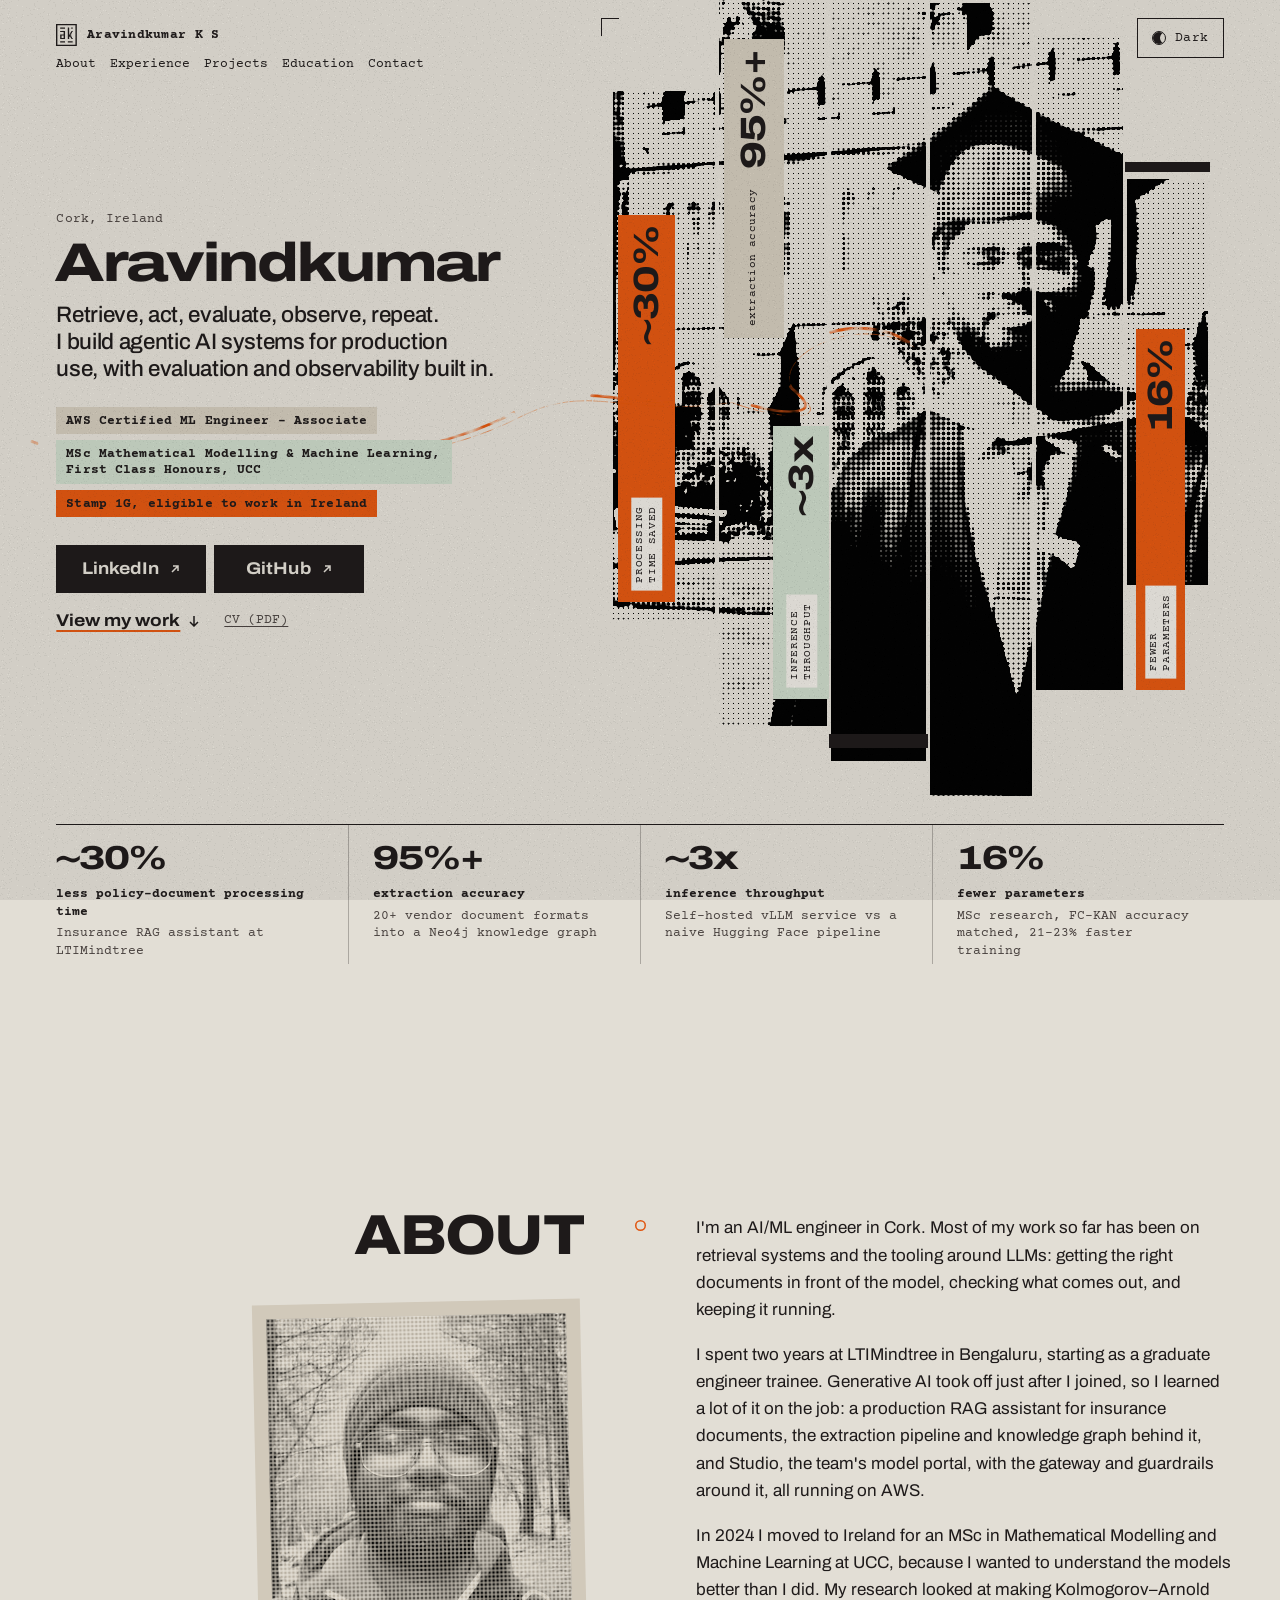
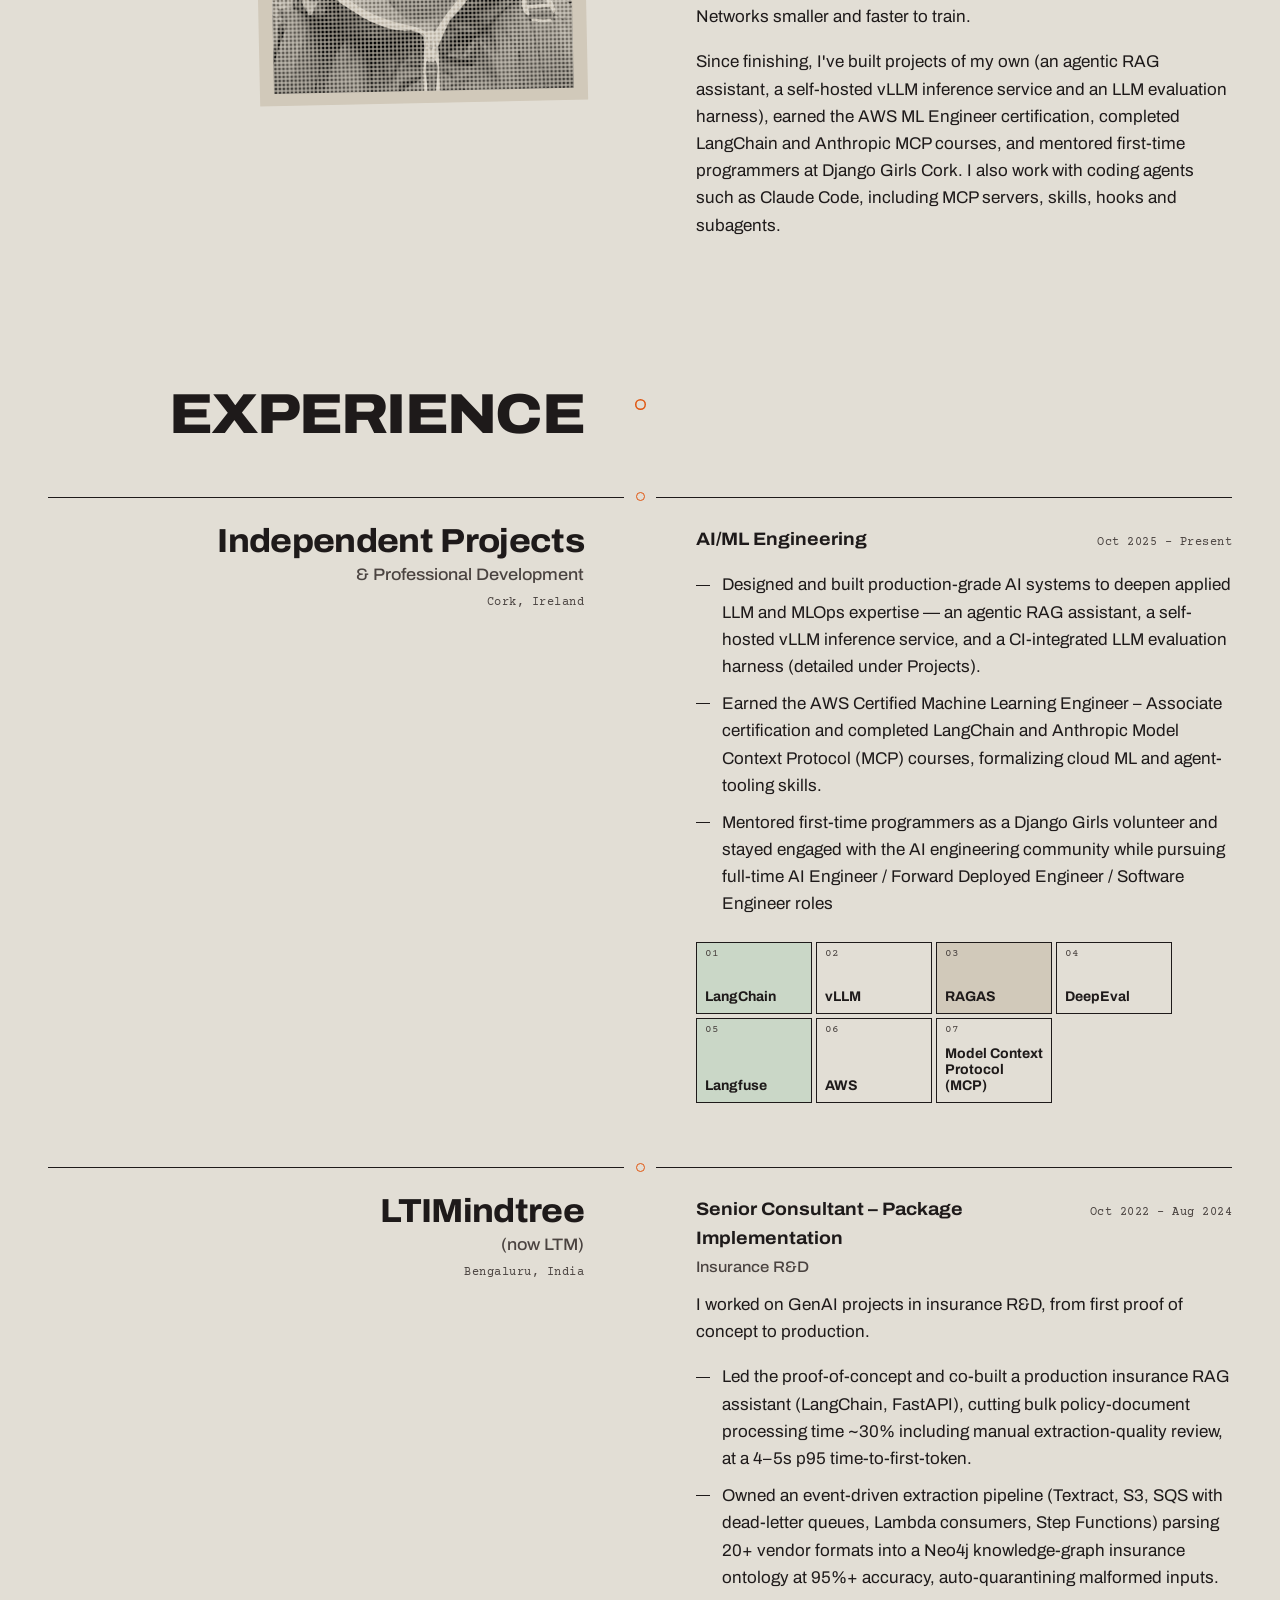
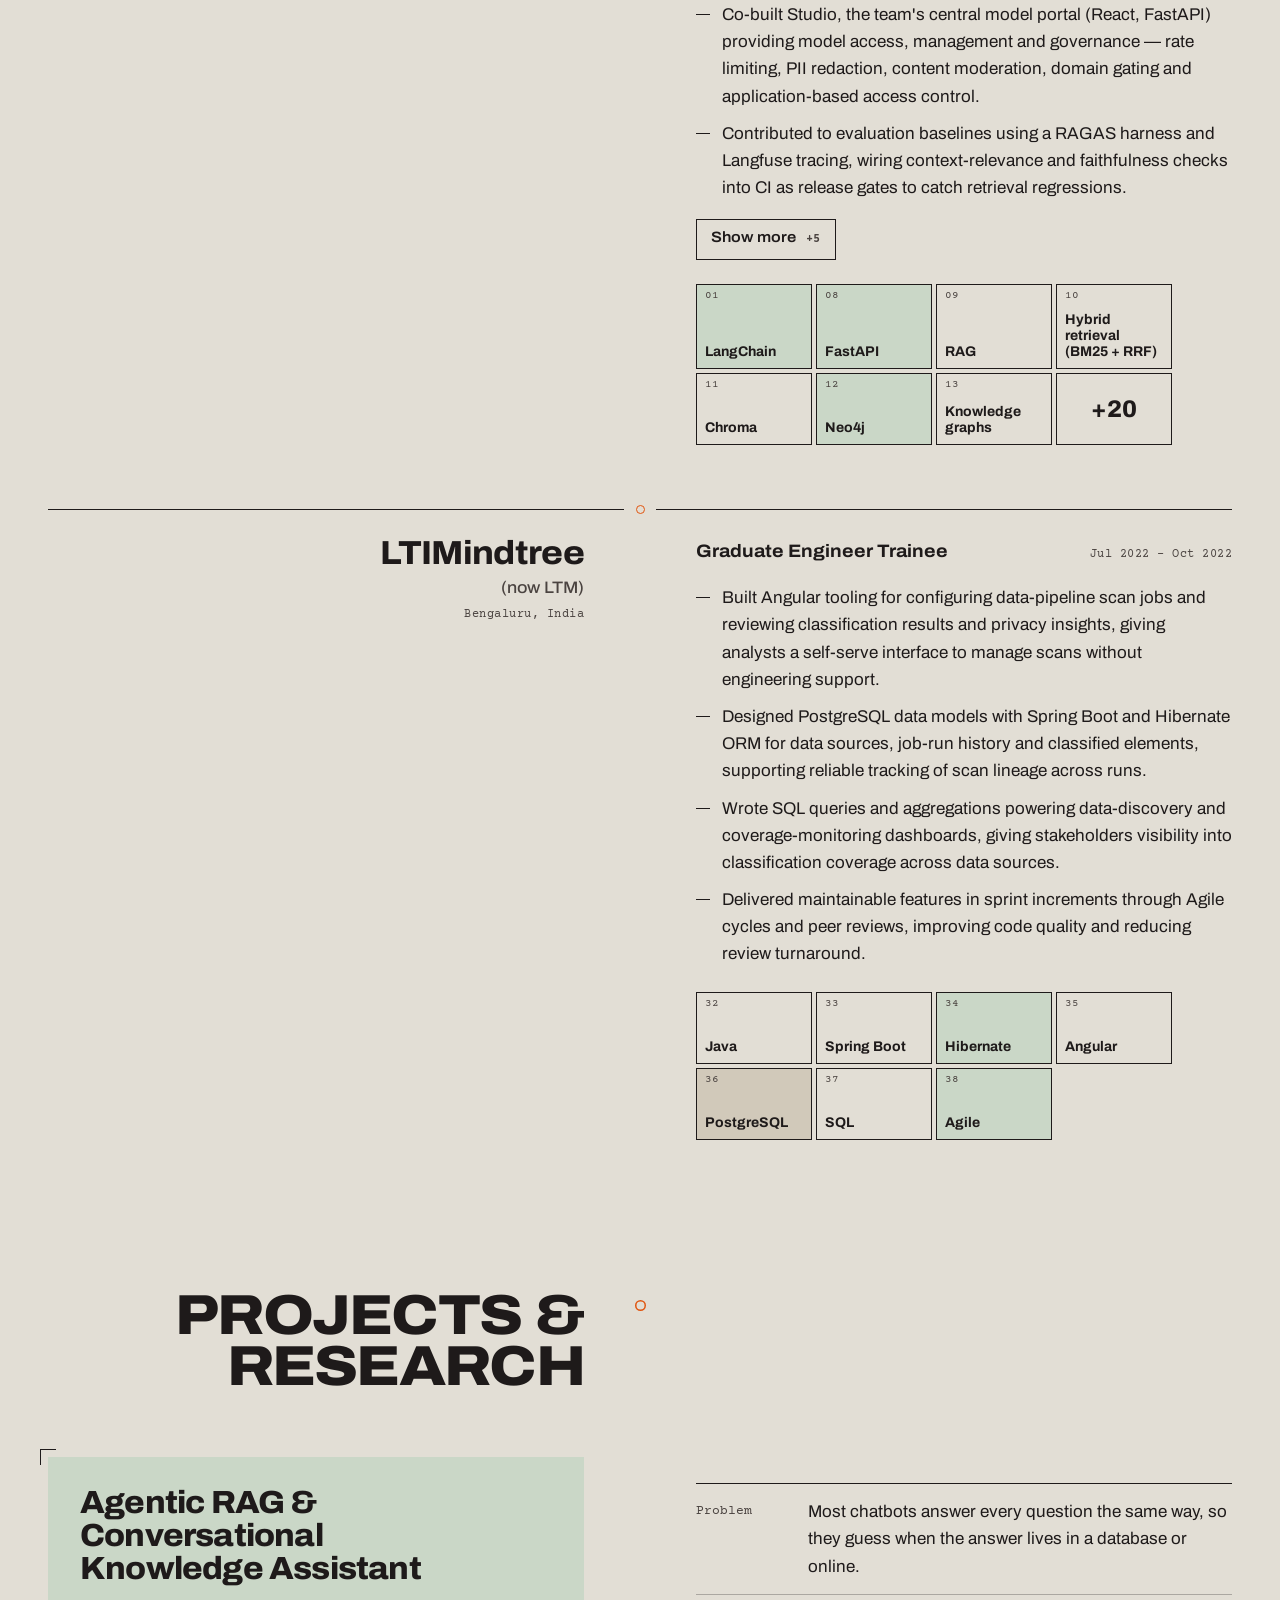
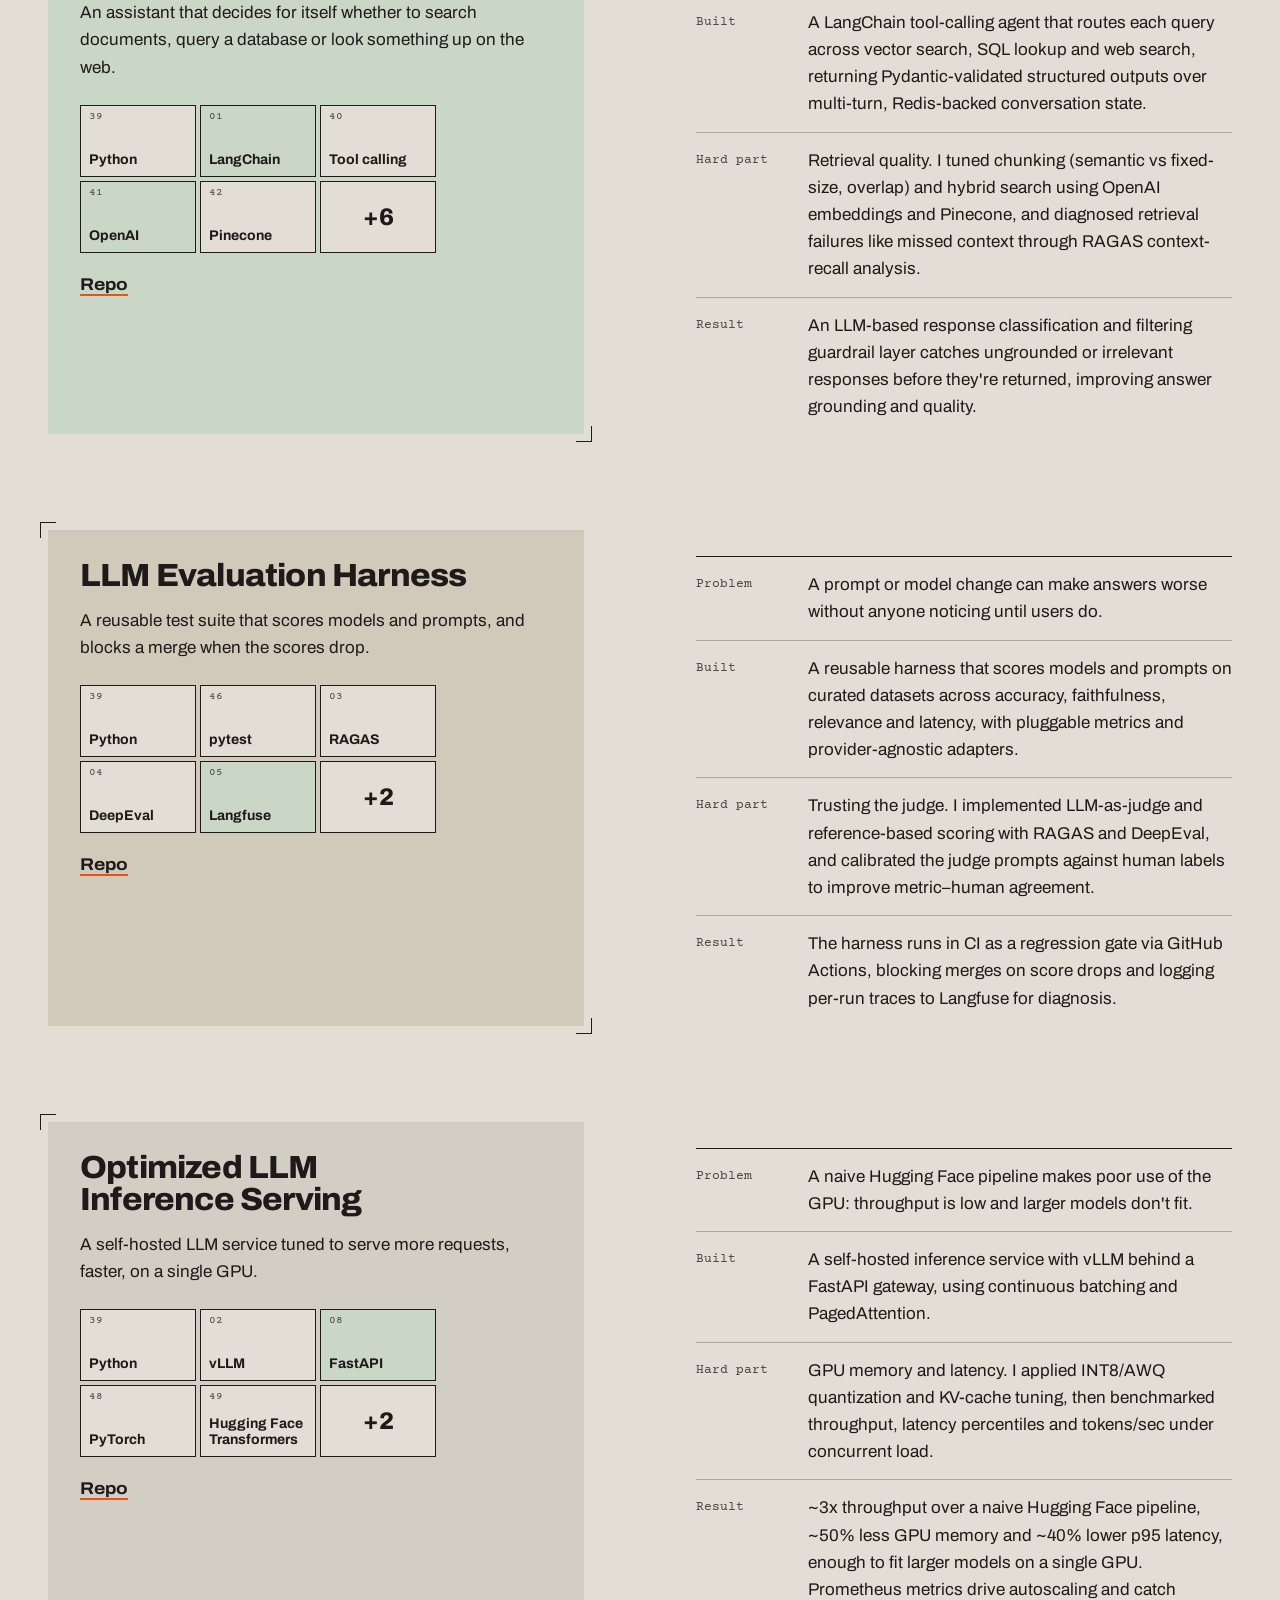
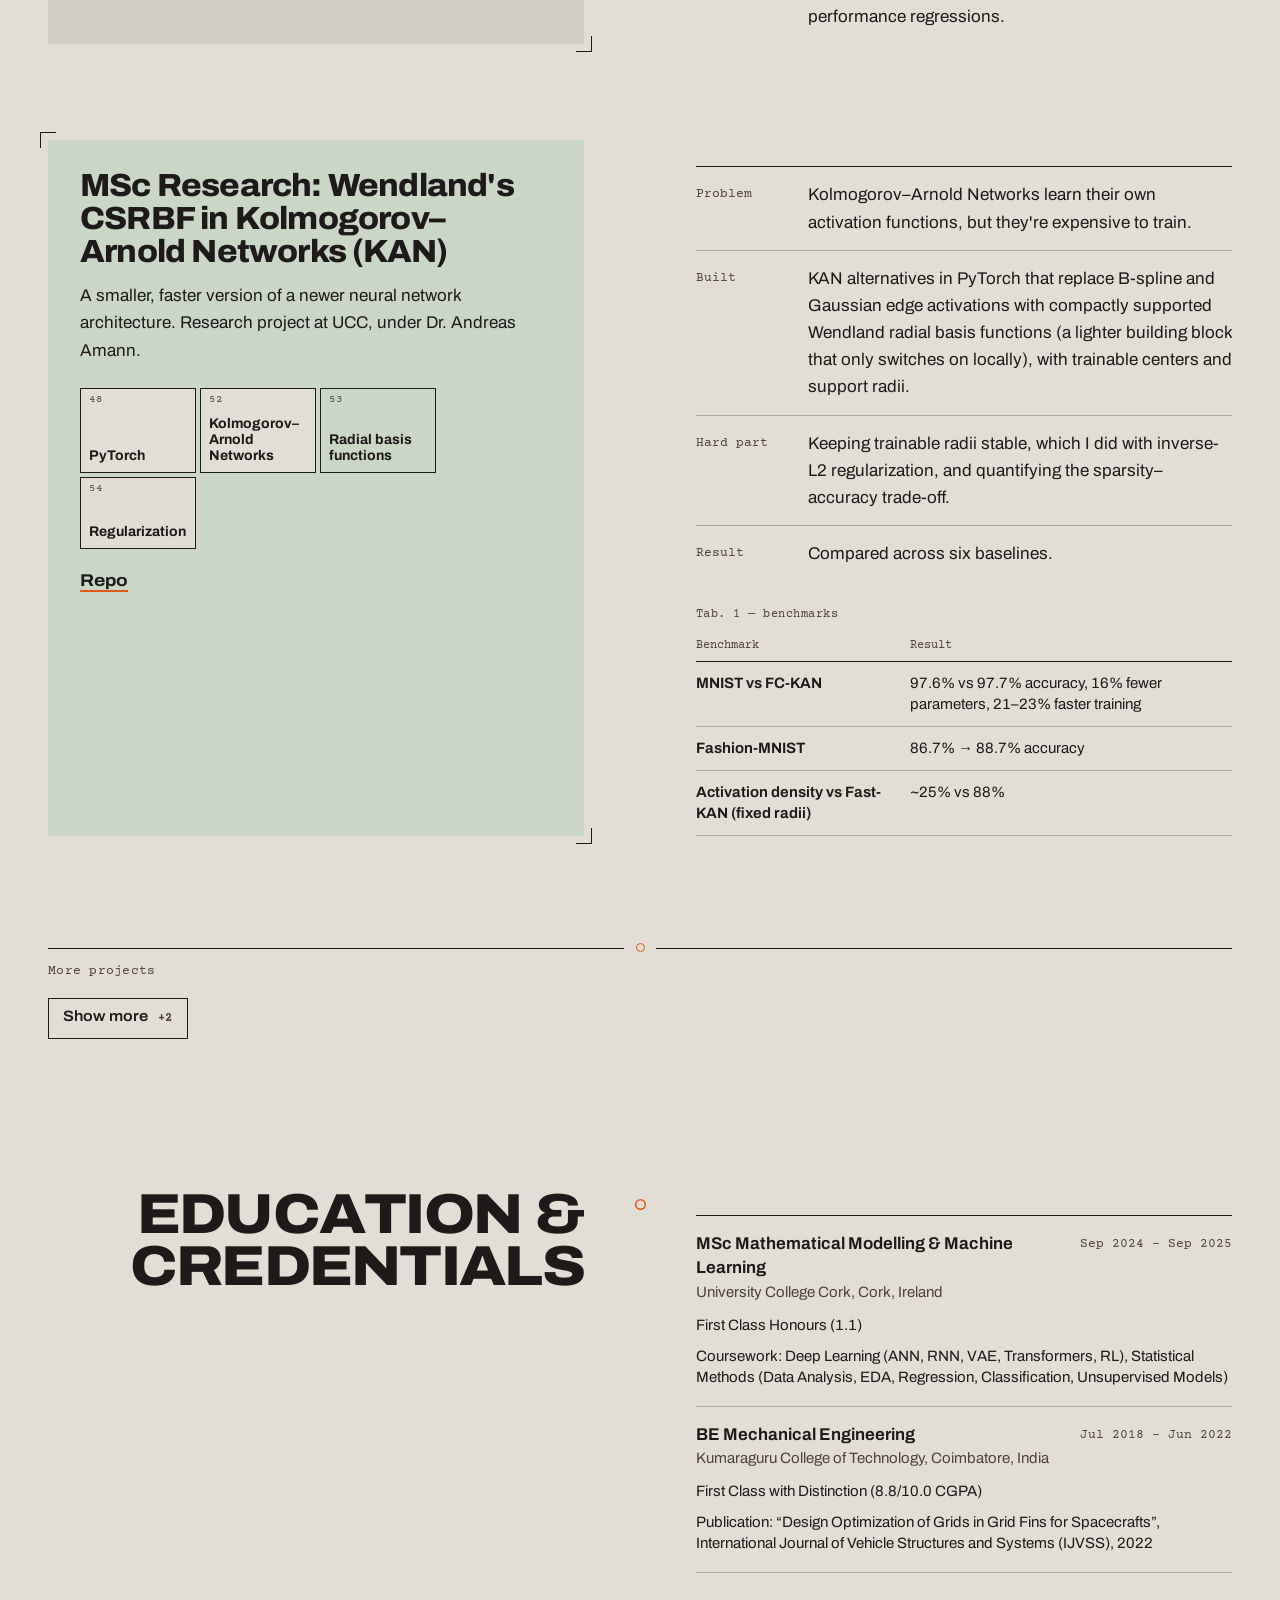
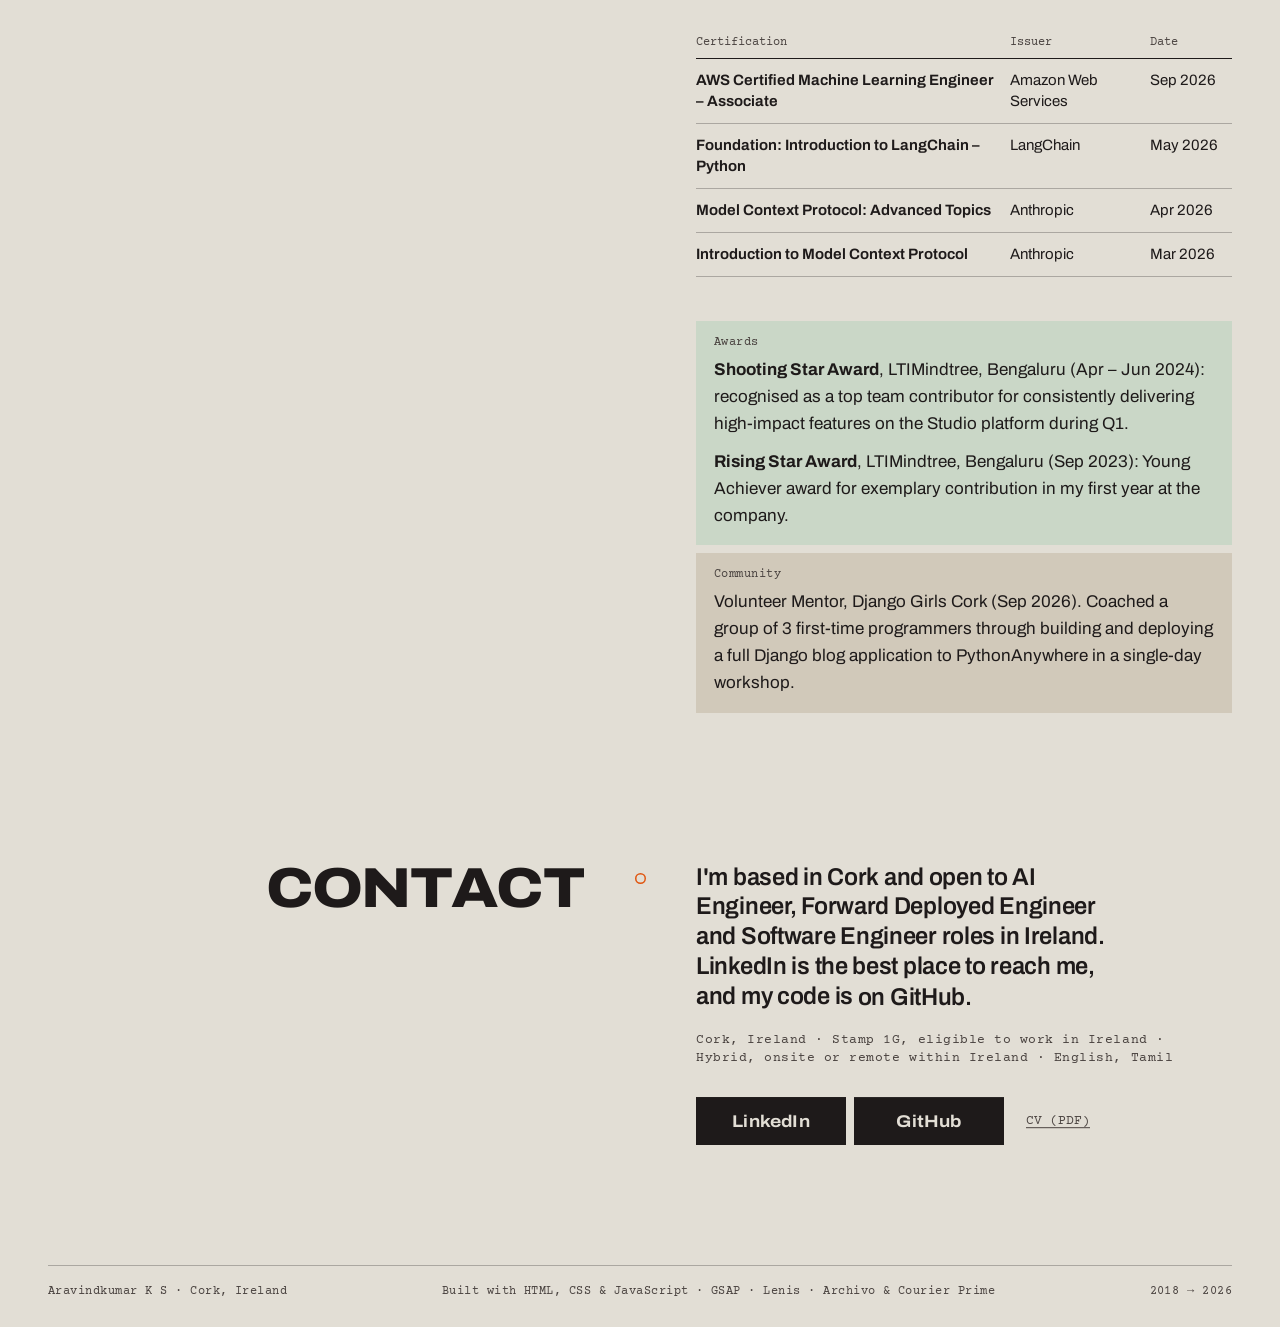
==== commit 53d26363: "Finalize site" ====
--- a/index.html
+++ b/index.html
@@ -7,17 +7,17 @@
 <meta name="description" content="AI/ML &amp; Software Engineer in Cork. Two years building production RAG and LLM systems on AWS at LTIMindtree, then an MSc in Mathematical Modelling and Machine Learning at UCC.">
 <meta name="color-scheme" content="light dark">
 <meta name="theme-color" content="#E2DED5">
-<link rel="canonical" href="https://portfolio.aravind.click/">
+<link rel="canonical" href="https://akornero.github.io/">
 <link rel="icon" href="favicon.ico" sizes="48x48">
 <link rel="icon" href="favicon.svg" type="image/svg+xml">
 <link rel="apple-touch-icon" href="apple-touch-icon.png">
 <meta property="og:type" content="profile">
 <meta property="og:site_name" content="Aravindkumar K S">
 <meta property="og:locale" content="en_IE">
-<meta property="og:url" content="https://portfolio.aravind.click/">
+<meta property="og:url" content="https://akornero.github.io/">
 <meta property="og:title" content="Aravindkumar K S — AI/ML &amp; Software Engineer, Cork">
 <meta property="og:description" content="AI engineer. Retrieval, LLM tooling, and the evaluation that keeps them honest. Stamp 1G, eligible to work in Ireland.">
-<meta property="og:image" content="https://portfolio.aravind.click/images/og.jpg">
+<meta property="og:image" content="https://akornero.github.io/images/og.jpg">
 <meta property="og:image:width" content="1200">
 <meta property="og:image:height" content="630">
 <meta property="og:image:alt" content="Aravind's portfolio: a halftone portrait cut into strips beside the headline and links">
@@ -28,17 +28,17 @@
 {
   "@context": "https://schema.org",
   "@type": "ProfilePage",
-  "url": "https://portfolio.aravind.click/",
+  "url": "https://akornero.github.io/",
   "dateModified": "2026-11-07",
   "mainEntity": {
     "@type": "Person",
-    "@id": "https://portfolio.aravind.click/#person",
+    "@id": "https://akornero.github.io/#person",
     "name": "Aravindkumar K S",
     "alternateName": "Aravind",
     "jobTitle": "AI/ML & Software Engineer",
     "description": "AI/ML and software engineer in Cork, Ireland. Two years building production RAG and LLM systems on AWS at LTIMindtree, then an MSc in Mathematical Modelling and Machine Learning (First Class Honours) at University College Cork.",
-    "url": "https://portfolio.aravind.click/",
-    "image": "https://portfolio.aravind.click/images/aravind.jpg",
+    "url": "https://akornero.github.io/",
+    "image": "https://akornero.github.io/images/aravind.jpg",
     "address": { "@type": "PostalAddress", "addressLocality": "Cork", "addressCountry": "IE" },
     "alumniOf": [
       { "@type": "CollegeOrUniversity", "name": "University College Cork" },
@@ -76,7 +76,7 @@
 </script>
 <link rel="preload" href="fonts/archivo-latin.woff2" as="font" type="font/woff2" crossorigin>
 <link rel="preload" href="fonts/courier-prime-700-latin.woff2" as="font" type="font/woff2" crossorigin>
-<link rel="stylesheet" href="vendor/lenis.css">
+<link rel="preload" href="fonts/courier-prime-400-latin.woff2" as="font" type="font/woff2" crossorigin>
 <link rel="stylesheet" href="style.css">
 </head>
 <body>
@@ -133,12 +133,12 @@
 
   <!-- Pl. I — portrait cut into vertical specimen strips. Every .cut is a clipped copy of the same photo. -->
   <div class="sp-plate" id="plate">
-    <div class="sp-cut" style="--x:5%;  --w:15%; --t:20%; --b:20%; --dy:0%;  --rise:-14%"><div class="sp-ht"><picture><source type="image/avif" srcset="images/aravind-600.avif 600w, images/aravind-1200.avif 1200w" sizes="(max-width: 820px) 74vw, min(55vw, 1060px)"><source type="image/webp" srcset="images/aravind-600.webp 600w, images/aravind-1200.webp 1200w" sizes="(max-width: 820px) 74vw, min(55vw, 1060px)"><img fetchpriority="high" src="images/aravind.jpg" alt="" onload="this.closest('.sp-plate').classList.add('has-photo')" onerror="this.closest('.sp-plate').classList.add('no-photo')"></picture></div></div>
-    <div class="sp-cut" style="--x:20%; --w:16%; --t:6%;  --b:8%;  --dy:0%; --rise:10%"><div class="sp-ht"><picture><source type="image/avif" srcset="images/aravind-600.avif 600w, images/aravind-1200.avif 1200w" sizes="(max-width: 820px) 74vw, min(55vw, 1060px)"><source type="image/webp" srcset="images/aravind-600.webp 600w, images/aravind-1200.webp 1200w" sizes="(max-width: 820px) 74vw, min(55vw, 1060px)"><img src="images/aravind.jpg" alt=""></picture></div></div>
-    <div class="sp-cut" style="--x:36%; --w:14%; --t:0%;  --b:4%;  --dy:0%;    --rise:-20%"><div class="sp-ht"><picture><source type="image/avif" srcset="images/aravind-600.avif 600w, images/aravind-1200.avif 1200w" sizes="(max-width: 820px) 74vw, min(55vw, 1060px)"><source type="image/webp" srcset="images/aravind-600.webp 600w, images/aravind-1200.webp 1200w" sizes="(max-width: 820px) 74vw, min(55vw, 1060px)"><img src="images/aravind.jpg" alt="Portrait of Aravindkumar K S"></picture></div></div>
-    <div class="sp-cut" style="--x:50%; --w:15%; --t:10%; --b:0%;  --dy:0%; --rise:16%"><div class="sp-ht"><picture><source type="image/avif" srcset="images/aravind-600.avif 600w, images/aravind-1200.avif 1200w" sizes="(max-width: 820px) 74vw, min(55vw, 1060px)"><source type="image/webp" srcset="images/aravind-600.webp 600w, images/aravind-1200.webp 1200w" sizes="(max-width: 820px) 74vw, min(55vw, 1060px)"><img src="images/aravind.jpg" alt=""></picture></div></div>
-    <div class="sp-cut" style="--x:65%; --w:13%; --t:14%; --b:12%; --dy:0%;    --rise:-12%"><div class="sp-ht"><picture><source type="image/avif" srcset="images/aravind-600.avif 600w, images/aravind-1200.avif 1200w" sizes="(max-width: 820px) 74vw, min(55vw, 1060px)"><source type="image/webp" srcset="images/aravind-600.webp 600w, images/aravind-1200.webp 1200w" sizes="(max-width: 820px) 74vw, min(55vw, 1060px)"><img src="images/aravind.jpg" alt=""></picture></div></div>
-    <div class="sp-cut" style="--x:78%; --w:12%; --t:30%; --b:24%; --dy:0%;    --rise:22%"><div class="sp-ht"><picture><source type="image/avif" srcset="images/aravind-600.avif 600w, images/aravind-1200.avif 1200w" sizes="(max-width: 820px) 74vw, min(55vw, 1060px)"><source type="image/webp" srcset="images/aravind-600.webp 600w, images/aravind-1200.webp 1200w" sizes="(max-width: 820px) 74vw, min(55vw, 1060px)"><img src="images/aravind.jpg" alt=""></picture></div></div>
+    <div class="sp-cut" style="--x:5%;  --w:15%; --t:20%; --b:20%; --dy:0%;  --rise:-14%"><div class="sp-ht"><picture><source type="image/avif" srcset="images/aravind-600.avif 600w, images/aravind-900.avif 900w, images/aravind-1200.avif 1200w" sizes="(max-width: 820px) 74vw, min(55vw, 1060px)"><source type="image/webp" srcset="images/aravind-600.webp 600w, images/aravind-900.webp 900w, images/aravind-1200.webp 1200w" sizes="(max-width: 820px) 74vw, min(55vw, 1060px)"><img fetchpriority="high" src="images/aravind.jpg" width="1200" height="1500" alt="" onload="this.closest('.sp-plate').classList.add('has-photo')" onerror="this.closest('.sp-plate').classList.add('no-photo')"></picture></div></div>
+    <div class="sp-cut" style="--x:20%; --w:16%; --t:6%;  --b:8%;  --dy:0%; --rise:10%"><div class="sp-ht"><picture><source type="image/avif" srcset="images/aravind-600.avif 600w, images/aravind-900.avif 900w, images/aravind-1200.avif 1200w" sizes="(max-width: 820px) 74vw, min(55vw, 1060px)"><source type="image/webp" srcset="images/aravind-600.webp 600w, images/aravind-900.webp 900w, images/aravind-1200.webp 1200w" sizes="(max-width: 820px) 74vw, min(55vw, 1060px)"><img src="images/aravind.jpg" width="1200" height="1500" alt=""></picture></div></div>
+    <div class="sp-cut" style="--x:36%; --w:14%; --t:0%;  --b:4%;  --dy:0%;    --rise:-20%"><div class="sp-ht"><picture><source type="image/avif" srcset="images/aravind-600.avif 600w, images/aravind-900.avif 900w, images/aravind-1200.avif 1200w" sizes="(max-width: 820px) 74vw, min(55vw, 1060px)"><source type="image/webp" srcset="images/aravind-600.webp 600w, images/aravind-900.webp 900w, images/aravind-1200.webp 1200w" sizes="(max-width: 820px) 74vw, min(55vw, 1060px)"><img src="images/aravind.jpg" width="1200" height="1500" alt="Portrait of Aravindkumar K S"></picture></div></div>
+    <div class="sp-cut" style="--x:50%; --w:15%; --t:10%; --b:0%;  --dy:0%; --rise:16%"><div class="sp-ht"><picture><source type="image/avif" srcset="images/aravind-600.avif 600w, images/aravind-900.avif 900w, images/aravind-1200.avif 1200w" sizes="(max-width: 820px) 74vw, min(55vw, 1060px)"><source type="image/webp" srcset="images/aravind-600.webp 600w, images/aravind-900.webp 900w, images/aravind-1200.webp 1200w" sizes="(max-width: 820px) 74vw, min(55vw, 1060px)"><img src="images/aravind.jpg" width="1200" height="1500" alt=""></picture></div></div>
+    <div class="sp-cut" style="--x:65%; --w:13%; --t:14%; --b:12%; --dy:0%;    --rise:-12%"><div class="sp-ht"><picture><source type="image/avif" srcset="images/aravind-600.avif 600w, images/aravind-900.avif 900w, images/aravind-1200.avif 1200w" sizes="(max-width: 820px) 74vw, min(55vw, 1060px)"><source type="image/webp" srcset="images/aravind-600.webp 600w, images/aravind-900.webp 900w, images/aravind-1200.webp 1200w" sizes="(max-width: 820px) 74vw, min(55vw, 1060px)"><img src="images/aravind.jpg" width="1200" height="1500" alt=""></picture></div></div>
+    <div class="sp-cut" style="--x:78%; --w:12%; --t:30%; --b:24%; --dy:0%;    --rise:22%"><div class="sp-ht"><picture><source type="image/avif" srcset="images/aravind-600.avif 600w, images/aravind-900.avif 900w, images/aravind-1200.avif 1200w" sizes="(max-width: 820px) 74vw, min(55vw, 1060px)"><source type="image/webp" srcset="images/aravind-600.webp 600w, images/aravind-900.webp 900w, images/aravind-1200.webp 1200w" sizes="(max-width: 820px) 74vw, min(55vw, 1060px)"><img src="images/aravind.jpg" width="1200" height="1500" alt=""></picture></div></div>
 
     <!-- interleaved paper strips with readouts (numbers from the copy only) -->
     <div aria-hidden="true" class="sp-strip accent" style="--x:6%; --w:8%; --t:34%; --h:44%; --rise:30%">
@@ -174,11 +174,11 @@
   <div class="sp-copy">
     <p class="sp-where">Cork, Ireland</p>
     <!-- the page heading is the full name; "Aravind" is what shows -->
-    <h1 class="sp-name" id="hero-name" aria-label="Aravindkumar K S">Aravind<span class="vh">kumar K S</span></h1>
-    <p class="sp-lede" id="hero-title">AI engineer. Retrieval, LLM tooling, and the evaluation that keeps them honest.</p>
+    <h1 class="sp-name" id="hero-name" aria-label="Aravindkumar K S">Aravindkumar<span class="vh"> K S</span></h1>
+    <p class="sp-lede" id="hero-title">Retrieve, act, evaluate, observe, repeat. I&nbsp;build agentic AI systems for production use, with evaluation and observability built in.</p>
     <ul class="sp-badges" aria-label="Credentials">
       <li class="b-kraft">AWS Certified ML Engineer – Associate</li>
-      <li class="b-mint">MSc, First Class Honours, UCC</li>
+      <li class="b-mint">MSc Mathematical Modelling &amp; Machine Learning, First Class Honours, UCC</li>
       <li class="b-rights">Stamp 1G, eligible to work in Ireland</li>
     </ul>
     <div class="sp-links">
@@ -211,7 +211,7 @@
         <h2 id="about-h">About</h2>
         <figure class="print">
           <div class="photo">
-            <picture><source type="image/avif" srcset="images/aravind-casual-600.avif 600w, images/aravind-casual-900.avif 900w" sizes="300px"><source type="image/webp" srcset="images/aravind-casual-600.webp 600w, images/aravind-casual-900.webp 900w" sizes="300px"><img src="images/aravind-casual.jpg" alt="Portrait of Aravindkumar K S" loading="lazy" onerror="this.closest('.photo').classList.add('missing');this.remove()"></picture>
+            <picture><source type="image/avif" srcset="images/aravind-casual-400.avif 400w, images/aravind-casual-600.avif 600w, images/aravind-casual-900.avif 900w" sizes="(max-width: 375px) calc(100vw - 49px), 343px"><source type="image/webp" srcset="images/aravind-casual-400.webp 400w, images/aravind-casual-600.webp 600w, images/aravind-casual-900.webp 900w" sizes="(max-width: 375px) calc(100vw - 49px), 343px"><img src="images/aravind-casual.jpg" width="900" height="1125" alt="Portrait of Aravindkumar K S" loading="lazy" onerror="this.closest('.photo').classList.add('missing');this.remove()"></picture>
           </div>
         </figure>
       </div>
@@ -302,6 +302,7 @@
           <h3>Agentic RAG &amp; Conversational Knowledge Assistant</h3>
           <p class="card">An assistant that decides for itself whether to search documents, query a database or look something up on the web.</p>
           <ul class="tiles" aria-label="Tools"><li class="tile"><span class="z" aria-hidden="true">39</span><span class="n">Python</span></li><li class="tile m"><span class="z" aria-hidden="true">01</span><span class="n">LangChain</span></li><li class="tile"><span class="z" aria-hidden="true">40</span><span class="n">Tool calling</span></li><li class="tile m"><span class="z" aria-hidden="true">41</span><span class="n">OpenAI</span></li><li class="tile"><span class="z" aria-hidden="true">42</span><span class="n">Pinecone</span></li><li class="tile"><span class="z" aria-hidden="true">43</span><span class="n">Hybrid search</span></li><li class="tile k"><span class="z" aria-hidden="true">24</span><span class="n">Redis</span></li><li class="tile m"><span class="z" aria-hidden="true">44</span><span class="n">Pydantic</span></li><li class="tile m"><span class="z" aria-hidden="true">08</span><span class="n">FastAPI</span></li><li class="tile k"><span class="z" aria-hidden="true">45</span><span class="n">Gradio</span></li><li class="tile k"><span class="z" aria-hidden="true">03</span><span class="n">RAGAS</span></li></ul>
+          <p class="repo"><a href="#contact-github" aria-label="Repo (GitHub, in Contact)">Repo</a></p>
         </div>
         <dl class="body steps">
           <div><dt>Problem</dt><dd>Most chatbots answer every question the same way, so they guess when the answer lives in a database or online.</dd></div>
@@ -317,6 +318,7 @@
           <h3>LLM Evaluation Harness</h3>
           <p class="card">A reusable test suite that scores models and prompts, and blocks a merge when the scores drop.</p>
           <ul class="tiles" aria-label="Tools"><li class="tile"><span class="z" aria-hidden="true">39</span><span class="n">Python</span></li><li class="tile"><span class="z" aria-hidden="true">46</span><span class="n">pytest</span></li><li class="tile k"><span class="z" aria-hidden="true">03</span><span class="n">RAGAS</span></li><li class="tile"><span class="z" aria-hidden="true">04</span><span class="n">DeepEval</span></li><li class="tile m"><span class="z" aria-hidden="true">05</span><span class="n">Langfuse</span></li><li class="tile"><span class="z" aria-hidden="true">47</span><span class="n">OpenAI/Anthropic APIs</span></li><li class="tile"><span class="z" aria-hidden="true">28</span><span class="n">GitHub Actions</span></li></ul>
+          <p class="repo"><a href="#contact-github" aria-label="Repo (GitHub, in Contact)">Repo</a></p>
         </div>
         <dl class="body steps">
           <div><dt>Problem</dt><dd>A prompt or model change can make answers worse without anyone noticing until users do.</dd></div>
@@ -332,6 +334,7 @@
           <h3>Optimized LLM Inference Serving</h3>
           <p class="card">A self-hosted LLM service tuned to serve more requests, faster, on a single GPU.</p>
           <ul class="tiles" aria-label="Tools"><li class="tile"><span class="z" aria-hidden="true">39</span><span class="n">Python</span></li><li class="tile"><span class="z" aria-hidden="true">02</span><span class="n">vLLM</span></li><li class="tile m"><span class="z" aria-hidden="true">08</span><span class="n">FastAPI</span></li><li class="tile k"><span class="z" aria-hidden="true">48</span><span class="n">PyTorch</span></li><li class="tile"><span class="z" aria-hidden="true">49</span><span class="n">Hugging Face Transformers</span></li><li class="tile m"><span class="z" aria-hidden="true">50</span><span class="n">Docker</span></li><li class="tile"><span class="z" aria-hidden="true">51</span><span class="n">Prometheus</span></li></ul>
+          <p class="repo"><a href="#contact-github" aria-label="Repo (GitHub, in Contact)">Repo</a></p>
         </div>
         <dl class="body steps">
           <div><dt>Problem</dt><dd>A naive Hugging Face pipeline makes poor use of the GPU: throughput is low and larger models don't fit.</dd></div>
@@ -381,6 +384,7 @@
             <h3>Serverless Observability on AWS</h3>
             <p class="card">A small serverless service where I break things on purpose to check the monitoring catches it.</p>
             <ul class="tiles" aria-label="Tools"><li class="tile m"><span class="z" aria-hidden="true">26</span><span class="n">Terraform</span></li><li class="tile"><span class="z" aria-hidden="true">15</span><span class="n">AWS Lambda</span></li><li class="tile m"><span class="z" aria-hidden="true">55</span><span class="n">API Gateway</span></li><li class="tile"><span class="z" aria-hidden="true">17</span><span class="n">SQS</span></li><li class="tile k"><span class="z" aria-hidden="true">56</span><span class="n">DynamoDB</span></li><li class="tile"><span class="z" aria-hidden="true">57</span><span class="n">CloudWatch</span></li><li class="tile m"><span class="z" aria-hidden="true">58</span><span class="n">SNS</span></li><li class="tile"><span class="z" aria-hidden="true">59</span><span class="n">KMS</span></li><li class="tile"><span class="z" aria-hidden="true">60</span><span class="n">IAM</span></li><li class="tile"><span class="z" aria-hidden="true">39</span><span class="n">Python</span></li></ul>
+            <p class="repo"><a href="#contact-github" aria-label="Repo (GitHub, in Contact)">Repo</a></p>
           </div>
           <dl class="body steps">
             <div><dt>Problem</dt><dd>Serverless apps are easy to deploy and hard to debug when they fail at 3 a.m.</dd></div>
@@ -396,6 +400,7 @@
             <h3>Predictive Modeling for Customer Churn</h3>
             <p class="card">A churn model that also explains why customers leave.</p>
             <ul class="tiles" aria-label="Tools"><li class="tile"><span class="z" aria-hidden="true">39</span><span class="n">Python</span></li><li class="tile"><span class="z" aria-hidden="true">61</span><span class="n">pandas</span></li><li class="tile"><span class="z" aria-hidden="true">62</span><span class="n">scikit-learn</span></li><li class="tile"><span class="z" aria-hidden="true">63</span><span class="n">XGBoost</span></li><li class="tile m"><span class="z" aria-hidden="true">64</span><span class="n">Optuna</span></li><li class="tile"><span class="z" aria-hidden="true">65</span><span class="n">SHAP</span></li><li class="tile"><span class="z" aria-hidden="true">21</span><span class="n">MLflow</span></li></ul>
+            <p class="repo"><a href="#contact-github" aria-label="Repo (GitHub, in Contact)">Repo</a></p>
           </div>
           <dl class="body steps">
             <div><dt>Problem</dt><dd>Knowing who might churn isn't enough; a retention team also needs to know why.</dd></div>
@@ -446,7 +451,7 @@
         <p class="facts mono">Cork, Ireland · Stamp 1G, eligible to work in Ireland · Hybrid, onsite or remote within Ireland · English, Tamil</p>
         <p class="cta">
           <a class="btn btn--li" href="https://linkedin.com/in/aravindkumar-ks/" target="_blank" rel="noopener">LinkedIn</a>
-          <a class="btn btn--gh" href="https://github.com/AkorNero" target="_blank" rel="noopener">GitHub</a>
+          <a class="btn btn--gh" id="contact-github" href="https://github.com/AkorNero" target="_blank" rel="noopener">GitHub</a>
           <a class="cv" href="aravindkumar-ks-cv.pdf">CV (PDF)</a>
         </p>
       </div>
@@ -457,7 +462,7 @@
 <div class="page">
   <footer class="foot mono">
     <span>Aravindkumar K S · Cork, Ireland</span>
-    <span class="stack">Built with HTML, CSS &amp; JavaScript (no framework)&nbsp;· GSAP&nbsp;· Lenis&nbsp;· Archivo &amp; Courier&nbsp;Prime</span>
+    <span class="stack">Built with HTML, CSS &amp; JavaScript&nbsp;· GSAP&nbsp;· Lenis&nbsp;· Archivo &amp; Courier&nbsp;Prime</span>
     <span>2018 → 2026</span>
   </footer>
 </div>
--- a/style.css
+++ b/style.css
@@ -5,6 +5,31 @@
 @font-face { font-family: 'Courier Prime'; font-style: normal; font-weight: 400; font-display: swap; src: url("fonts/courier-prime-400-latin-ext.woff2") format('woff2'); unicode-range: U+0100-02BA, U+02BD-02C5, U+02C7-02CC, U+02CE-02D7, U+02DD-02FF, U+0304, U+0308, U+0329, U+1D00-1DBF, U+1E00-1E9F, U+1EF2-1EFF, U+2020, U+20A0-20AB, U+20AD-20C4, U+2113, U+2C60-2C7F, U+A720-A7FF; }
 @font-face { font-family: 'Courier Prime'; font-style: normal; font-weight: 700; font-display: swap; src: url("fonts/courier-prime-700-latin.woff2") format('woff2'); unicode-range: U+0000-00FF, U+0131, U+0152-0153, U+02BB-02BC, U+02C6, U+02DA, U+02DC, U+0304, U+0308, U+0329, U+2000-206F, U+20AC, U+2122, U+2191, U+2193, U+2212, U+2215, U+FEFF, U+FFFD; }
 @font-face { font-family: 'Courier Prime'; font-style: normal; font-weight: 700; font-display: swap; src: url("fonts/courier-prime-700-latin-ext.woff2") format('woff2'); unicode-range: U+0100-02BA, U+02BD-02C5, U+02C7-02CC, U+02CE-02D7, U+02DD-02FF, U+0304, U+0308, U+0329, U+1D00-1DBF, U+1E00-1E9F, U+1EF2-1EFF, U+2020, U+20A0-20AB, U+20AD-20C4, U+2113, U+2C60-2C7F, U+A720-A7FF; }
+
+/* Lenis 1.3 smooth-scroll rules, copied from vendor/lenis.css so the page loads one stylesheet. */
+html.lenis,
+html.lenis body {
+  height: auto;
+}
+.lenis:not(.lenis-autoToggle).lenis-stopped {
+  overflow: clip;
+}
+.lenis [data-lenis-prevent],
+.lenis [data-lenis-prevent-wheel],
+.lenis [data-lenis-prevent-touch],
+.lenis [data-lenis-prevent-vertical],
+.lenis [data-lenis-prevent-horizontal] {
+  overscroll-behavior: contain;
+}
+.lenis.lenis-smooth iframe {
+  pointer-events: none;
+}
+.lenis.lenis-autoToggle {
+  transition-property: overflow;
+  transition-duration: 1ms;
+  transition-behavior: allow-discrete;
+}
+
 
 /* Orbit Plate (Lab Notebook Collage) with the Specimen Strips hero.
    Light = the notebook palette. Dark = carbon / mint / purple, taken from Carbon & Mint. */
@@ -100,7 +125,7 @@
 ::selection { background: var(--accent); color: var(--on-accent); }
 a { color: inherit; text-underline-offset: .22em; text-decoration-thickness: 1px; }
 a:hover { text-decoration-color: var(--accent); }
-:focus-visible { outline: 2px solid var(--focus-ring); outline-offset: 3px; }
+:focus-visible, .focus-mark:focus { outline: 2px solid var(--focus-ring); outline-offset: 3px; }
 h1, h2, h3, p, ul, dl, dd, figure { margin: 0; }
 .defs { position: absolute; width: 0; height: 0; overflow: hidden; }
 svg path { vector-effect: non-scaling-stroke; }
@@ -279,13 +304,13 @@
 }
 .sp-name {
   margin: 0 0 .28em -.04em;
-  font: 800 clamp(3.4rem, 6.9vw, 6.6rem)/.86 var(--display);
+  font: 800 clamp(2rem, 4.25vw, 5.6rem)/.86 var(--display); /* "Aravindkumar" is ~8.2em wide: sized to fit the copy column */
   font-stretch: 125%;
   letter-spacing: -.035em;
 }
 .sp-lede {
-  max-width: 24ch;
-  font: 500 clamp(1.35rem, 2.1vw, 2.05rem)/1.16 var(--display);
+  max-width: 40ch; /* fills the copy column; on wide screens stops near the name's width */
+  font: 500 clamp(1.125rem, 1.75vw, 1.75rem)/1.2 var(--display); /* about half the name's size or less, so the name leads */
   font-stretch: 100%;
   letter-spacing: -.015em;
   text-wrap: balance;
@@ -297,7 +322,7 @@
   display: flex; flex-direction: column; align-items: flex-start; gap: 6px;
   font: 700 .8125rem/1.25 var(--mono); letter-spacing: .01em;
 }
-.sp-badges li { padding: 6px 10px 5px; }
+.sp-badges li { padding: 6px 10px 5px; max-width: calc(47ch + 20px); } /* the MSc badge breaks after "Machine Learning," and its box hugs the text */
 .b-kraft { background: var(--kraft); }
 .b-mint  { background: var(--mint); }
 .b-rights { background: var(--accent); color: var(--on-accent); }
@@ -671,8 +696,8 @@
   .sp-plate { position: relative; top: auto; margin-top: calc(var(--bleed) * -1); margin-inline: auto; left: calc(var(--pw) * .025); } /* stacked: centred above the text; the strips span 5-90% of the plate, so it shifts 2.5% to look centred */
   .sp-crop.tl { top: calc(var(--bleed) + 8px); }
   .sp-copy { width: 100%; min-height: 0; padding: 0 16px 48px; margin-top: 2rem; justify-content: flex-start; }
-  .sp-name { font-size: clamp(3rem, 15vw, 4.4rem); margin-bottom: .22em; }
-  .sp-lede { font-size: 1.3rem; max-width: none; }
+  .sp-name { font-size: clamp(2rem, calc(11.6vw - 4px), 4.4rem); margin-bottom: .22em; }
+  .sp-lede { font-size: 1.15rem; max-width: none; }
   .sub { font-size: .9375rem; margin-top: .8rem; }
   .sp-badges { margin-top: 1rem; font-size: .75rem; gap: 5px; }
   .sp-badges li { padding: 5px 8px 4px; }
